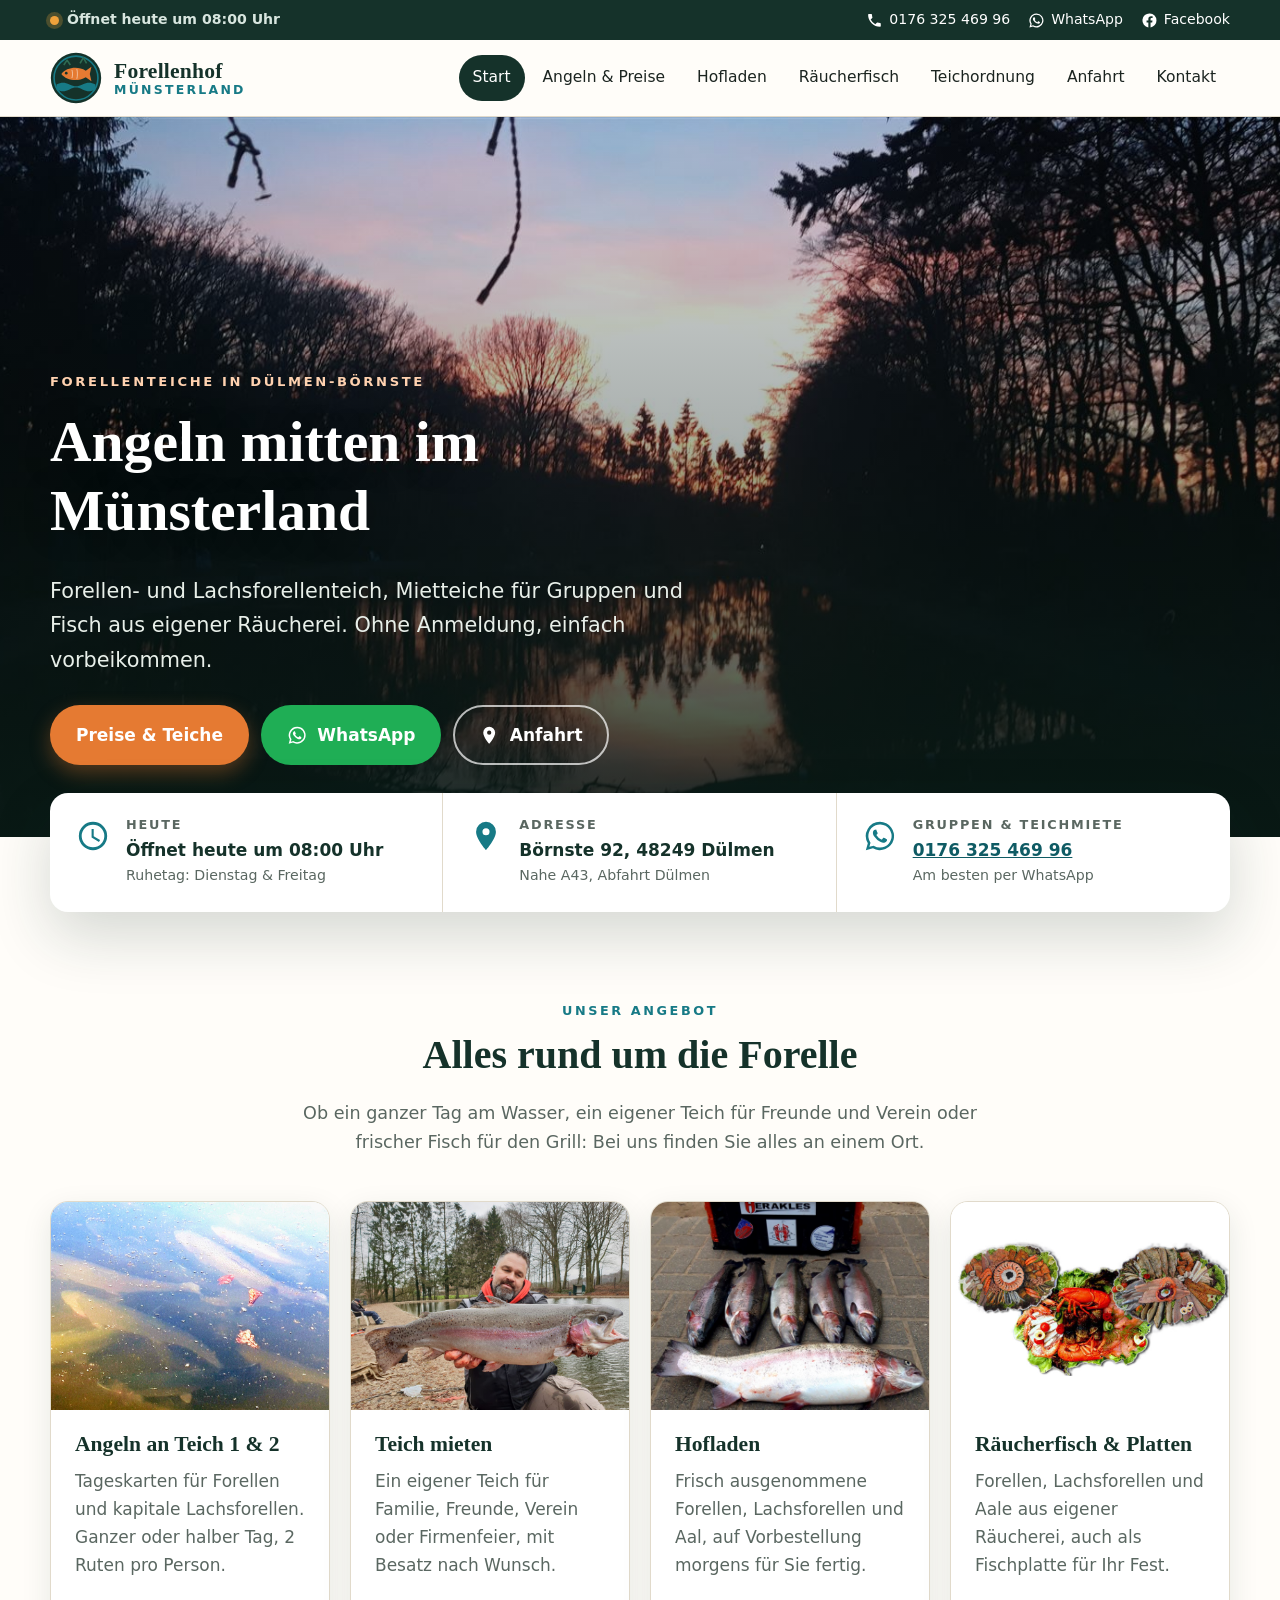
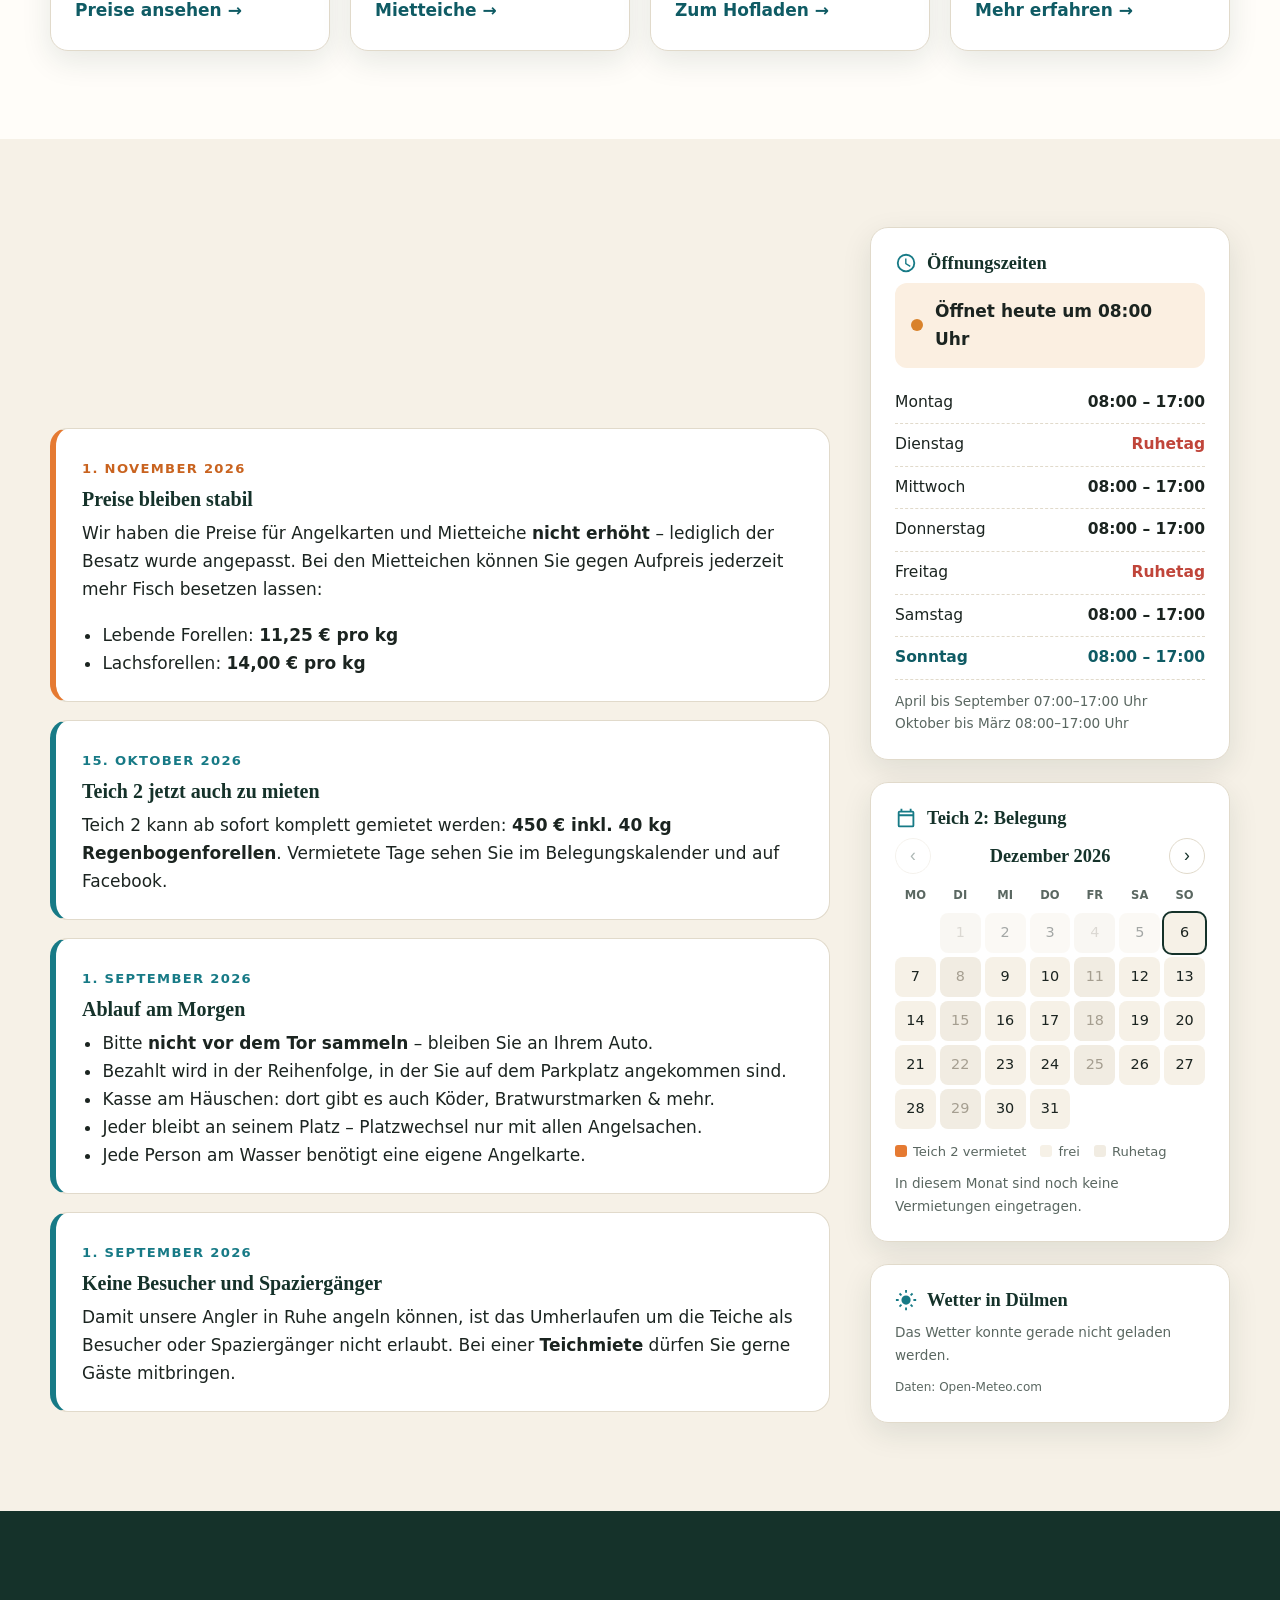
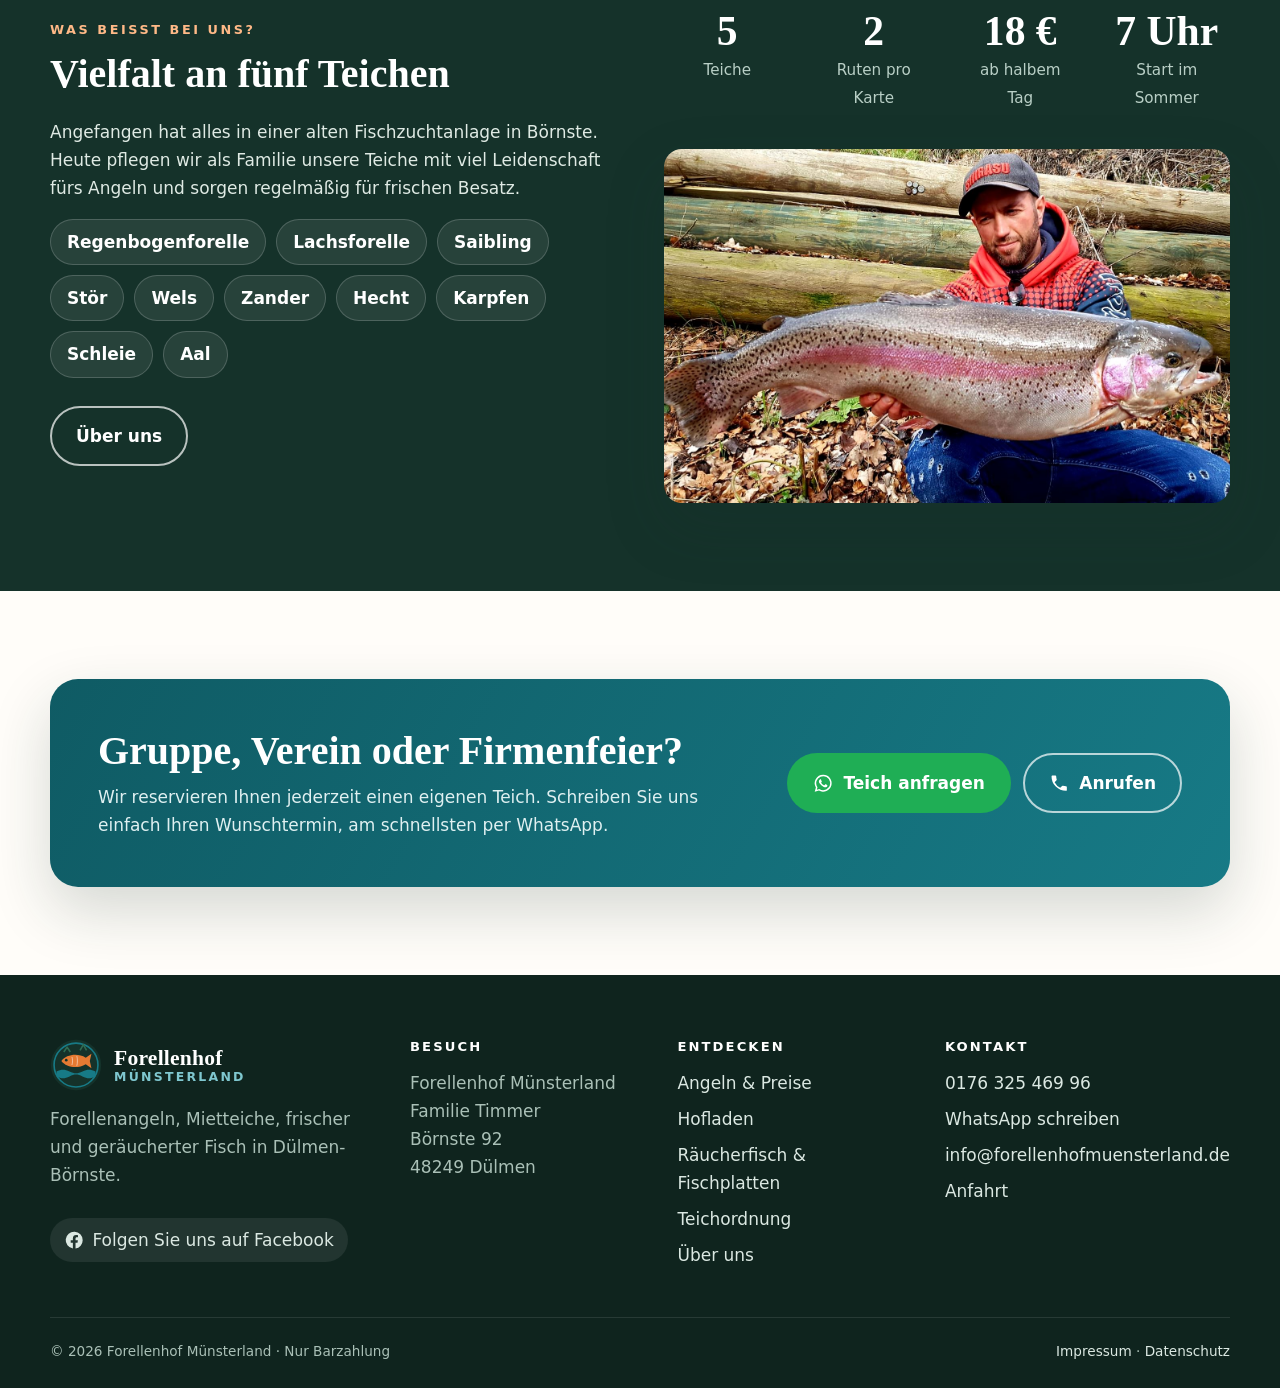
==== forellenhof-website/index.html @ cd5d84a6 "Fotos lokal einbinden Die Bilder liegen jetzt verkleinert (max. 1600 px, ohne Kamera-Metadaten) im O" ====
<!doctype html>
<html lang="de">
<head>
  <meta charset="utf-8">
  <meta name="viewport" content="width=device-width, initial-scale=1">
  <title>Forellenteich in Dülmen – Angeln &amp; Teich mieten | Forellenhof Münsterland</title>
  <meta name="description" content="Forellenangeln ohne Anmeldung in Dülmen-Börnste: Forellen- und Lachsforellenteich, Mietteiche für Gruppen, frischer Fisch und Räucherfisch aus dem Münsterland.">
  <meta property="og:title" content="Forellenhof Münsterland – Angeln in Dülmen">
  <meta property="og:description" content="Forellen- und Lachsforellenteiche, Mietteiche und Räucherfisch in Dülmen-Börnste.">
  <meta property="og:image" content="https://www.forellenhofmuensterland.de/img/teich-2.jpg">
  <meta name="theme-color" content="#15322a">
  <link rel="icon" href="assets/favicon.svg" type="image/svg+xml">
  <link rel="stylesheet" href="assets/style.css">
  <script type="application/ld+json">
  {
    "@context": "https://schema.org",
    "@type": "LocalBusiness",
    "name": "Forellenhof Münsterland",
    "description": "Forellenangelteiche, Mietteiche, Hofladen und Räucherfisch in Dülmen-Börnste.",
    "url": "https://www.forellenhofmuensterland.de/",
    "telephone": "+49 176 32546996",
    "email": "info@forellenhofmuensterland.de",
    "image": "https://www.forellenhofmuensterland.de/img/teich-2.jpg",
    "address": {
      "@type": "PostalAddress",
      "streetAddress": "Börnste 92",
      "postalCode": "48249",
      "addressLocality": "Dülmen",
      "addressRegion": "NRW",
      "addressCountry": "DE"
    },
    "paymentAccepted": "Cash",
    "openingHoursSpecification": [
      { "@type": "OpeningHoursSpecification", "dayOfWeek": ["Monday","Wednesday","Thursday","Saturday","Sunday"], "opens": "07:00", "closes": "17:00", "validFrom": "2026-04-01", "validThrough": "2026-09-30" },
      { "@type": "OpeningHoursSpecification", "dayOfWeek": ["Monday","Wednesday","Thursday","Saturday","Sunday"], "opens": "08:00", "closes": "17:00", "validFrom": "2026-10-01", "validThrough": "2027-03-31" }
    ],
    "sameAs": ["https://de-de.facebook.com/forellenhofmuensterland/"]
  }
  </script>
</head>
<body>
<!-- HEADER:START -->
<a class="skip" href="#inhalt">Zum Inhalt springen</a>

<div class="topbar"><div class="wrap">
  <span class="status-pill" data-status><span class="txt">Öffnungszeiten</span></span>
  <div class="tb-links">
    <a href="tel:+4917632546996"><svg class="icon" aria-hidden="true"><use href="assets/icons.svg#phone"/></svg>0176 325 469 96</a>
    <a href="https://wa.me/4917632546996" target="_blank" rel="noopener"><svg class="icon" aria-hidden="true"><use href="assets/icons.svg#whatsapp"/></svg>WhatsApp</a>
    <a href="https://de-de.facebook.com/forellenhofmuensterland/" target="_blank" rel="noopener"><svg class="icon" aria-hidden="true"><use href="assets/icons.svg#facebook"/></svg>Facebook</a>
  </div>
</div></div>

<header class="header"><div class="wrap">
  <a class="brand" href="index.html" aria-label="Forellenhof Münsterland – Startseite">
    <svg aria-hidden="true"><use href="assets/icons.svg#logo"/></svg>
    <span class="brand-text"><strong>Forellenhof</strong><span>Münsterland</span></span>
  </a>
  <button class="nav-toggle" aria-expanded="false" aria-controls="nav" aria-label="Menü öffnen"><svg class="icon" aria-hidden="true"><use href="assets/icons.svg#menu"/></svg></button>
  <nav class="nav" id="nav" aria-label="Hauptmenü"><ul>
    <li><a href="index.html">Start</a></li>
    <li><a href="preise.html">Angeln &amp; Preise</a></li>
    <li><a href="hofladen.html">Hofladen</a></li>
    <li><a href="raeucherfisch.html">Räucherfisch</a></li>
    <li><a href="teichordnung.html">Teichordnung</a></li>
    <li><a href="anfahrt.html">Anfahrt</a></li>
    <li><a href="kontakt.html">Kontakt</a></li>
  </ul></nav>
</div></header>
<!-- HEADER:END -->

<main id="inhalt">

  <section class="hero">
    <div class="hero-bg"><img src="img/teich-2.jpg" alt="Teich des Forellenhofs im Abendrot, umgeben von Bäumen" fetchpriority="high"></div>
    <div class="wrap">
      <span class="eyebrow">Forellenteiche in Dülmen-Börnste</span>
      <h1>Angeln mitten im Münsterland</h1>
      <p class="lead">Forellen- und Lachsforellenteich, Mietteiche für Gruppen und Fisch aus eigener Räucherei. Ohne Anmeldung, einfach vorbeikommen.</p>
      <div class="btn-row">
        <a class="btn btn-primary" href="preise.html">Preise &amp; Teiche</a>
        <a class="btn btn-whatsapp" href="https://wa.me/4917632546996" target="_blank" rel="noopener"><svg class="icon" aria-hidden="true"><use href="assets/icons.svg#whatsapp"/></svg>WhatsApp</a>
        <a class="btn btn-ghost" href="anfahrt.html"><svg class="icon" aria-hidden="true"><use href="assets/icons.svg#pin"/></svg>Anfahrt</a>
      </div>
    </div>
  </section>

  <div class="quickbar"><div class="wrap"><div class="grid">
    <div class="quick">
      <svg class="icon" aria-hidden="true"><use href="assets/icons.svg#clock"/></svg>
      <div><h3>Heute</h3><p data-status><span class="txt">Öffnungszeiten</span></p><small>Ruhetag: <span data-ruhetage>Dienstag</span></small></div>
    </div>
    <div class="quick">
      <svg class="icon" aria-hidden="true"><use href="assets/icons.svg#pin"/></svg>
      <div><h3>Adresse</h3><p>Börnste 92, 48249 Dülmen</p><small>Nahe A43, Abfahrt Dülmen</small></div>
    </div>
    <div class="quick">
      <svg class="icon" aria-hidden="true"><use href="assets/icons.svg#whatsapp"/></svg>
      <div><h3>Gruppen &amp; Teichmiete</h3><p><a href="https://wa.me/4917632546996" target="_blank" rel="noopener">0176 325 469 96</a></p><small>Am besten per WhatsApp</small></div>
    </div>
  </div></div></div>

  <section class="section">
    <div class="wrap">
      <div class="section-head center reveal">
        <span class="kicker">Unser Angebot</span>
        <h2>Alles rund um die Forelle</h2>
        <p>Ob ein ganzer Tag am Wasser, ein eigener Teich für Freunde und Verein oder frischer Fisch für den Grill: Bei uns finden Sie alles an einem Ort.</p>
      </div>
      <div class="grid-4">
        <a class="card feature reveal" href="preise.html">
          <div class="feature-img"><img src="img/teich-4.jpg" alt="Forellen schwimmen im klaren Teichwasser" loading="lazy"></div>
          <div class="feature-body"><h3>Angeln an Teich 1 &amp; 2</h3><p>Tageskarten für Forellen und kapitale Lachsforellen. Ganzer oder halber Tag, 2 Ruten pro Person.</p><span class="more">Preise ansehen</span></div>
        </a>
        <a class="card feature reveal" href="preise.html#mietteiche">
          <div class="feature-img"><img src="img/teich-6.jpg" alt="Angler zeigt eine große Regenbogenforelle am Teich" loading="lazy"></div>
          <div class="feature-body"><h3>Teich mieten</h3><p>Ein eigener Teich für Familie, Freunde, Verein oder Firmenfeier, mit Besatz nach Wunsch.</p><span class="more">Mietteiche</span></div>
        </a>
        <a class="card feature reveal" href="hofladen.html">
          <div class="feature-img"><img src="img/teich-3.jpg" alt="Mehrere frisch gefangene Forellen nebeneinander" loading="lazy"></div>
          <div class="feature-body"><h3>Hofladen</h3><p>Frisch ausgenommene Forellen, Lachsforellen und Aal, auf Vorbestellung morgens für Sie fertig.</p><span class="more">Zum Hofladen</span></div>
        </a>
        <a class="card feature reveal" href="raeucherfisch.html">
          <div class="feature-img" style="background:#fff"><img src="img/fischplatten.jpg" alt="Angerichtete Fischplatten mit Räucherfisch" loading="lazy" style="object-fit:contain"></div>
          <div class="feature-body"><h3>Räucherfisch &amp; Platten</h3><p>Forellen, Lachsforellen und Aale aus eigener Räucherei, auch als Fischplatte für Ihr Fest.</p><span class="more">Mehr erfahren</span></div>
        </a>
      </div>
    </div>
  </section>

  <section class="section section-sand" id="aktuelles">
    <div class="wrap layout-side">
      <div>
        <div class="section-head reveal">
          <span class="kicker">Aktuelles</span>
          <h2>Neuigkeiten vom Hof</h2>
          <p>Besatztage, Vermietungen und wichtige Hinweise. Noch aktueller geht es auf <a href="https://de-de.facebook.com/forellenhofmuensterland/" target="_blank" rel="noopener">Facebook</a>.</p>
        </div>
        <div class="news-list" data-news></div>
      </div>

      <aside class="side">
        <div class="box">
          <h3><svg class="icon" aria-hidden="true"><use href="assets/icons.svg#clock"/></svg>Öffnungszeiten</h3>
          <div class="status-big" data-status><span class="dot"></span><span class="txt">Öffnungszeiten</span></div>
          <table class="hours" data-hours></table>
          <p class="season-note">April bis September 07:00–17:00 Uhr<br>Oktober bis März 08:00–17:00 Uhr</p>
        </div>
        <div class="box">
          <h3><svg class="icon" aria-hidden="true"><use href="assets/icons.svg#calendar"/></svg>Teich 2: Belegung</h3>
          <div data-calendar></div>
        </div>
        <div class="box">
          <h3><svg class="icon" aria-hidden="true"><use href="assets/icons.svg#sun"/></svg>Wetter in Dülmen</h3>
          <div data-weather><p class="season-note">Wetter wird geladen …</p></div>
          <small class="src">Daten: Open-Meteo.com</small>
        </div>
      </aside>
    </div>
  </section>

  <section class="section section-forest">
    <div class="wrap grid-2">
      <div class="reveal">
        <span class="kicker">Was beißt bei uns?</span>
        <h2>Vielfalt an fünf Teichen</h2>
        <p>Angefangen hat alles in einer alten Fischzuchtanlage in Börnste. Heute pflegen wir als Familie unsere Teiche mit viel Leidenschaft fürs Angeln und sorgen regelmäßig für frischen Besatz.</p>
        <div class="fish-list">
          <span>Regenbogenforelle</span><span>Lachsforelle</span><span>Saibling</span><span>Stör</span><span>Wels</span><span>Zander</span><span>Hecht</span><span>Karpfen</span><span>Schleie</span><span>Aal</span>
        </div>
        <p style="margin-top:28px"><a class="btn btn-ghost" href="ueber-uns.html">Über uns</a></p>
      </div>
      <div class="reveal">
        <div class="stats">
          <div class="stat"><strong>5</strong><span>Teiche</span></div>
          <div class="stat"><strong>2</strong><span>Ruten pro Karte</span></div>
          <div class="stat"><strong>18 €</strong><span>ab halbem Tag</span></div>
          <div class="stat"><strong>7 Uhr</strong><span>Start im Sommer</span></div>
        </div>
        <div class="photo" style="margin-top:28px;aspect-ratio:16/10"><img src="img/teich-5.jpg" alt="Angler mit einer großen Lachsforelle" loading="lazy"></div>
      </div>
    </div>
  </section>

  <section class="section">
    <div class="wrap">
      <div class="cta-band reveal">
        <div>
          <h2>Gruppe, Verein oder Firmenfeier?</h2>
          <p>Wir reservieren Ihnen jederzeit einen eigenen Teich. Schreiben Sie uns einfach Ihren Wunschtermin, am schnellsten per WhatsApp.</p>
        </div>
        <div class="btn-row">
          <a class="btn btn-whatsapp" href="https://wa.me/4917632546996?text=Hallo%2C%20ich%20m%C3%B6chte%20gerne%20einen%20Teich%20mieten." target="_blank" rel="noopener"><svg class="icon" aria-hidden="true"><use href="assets/icons.svg#whatsapp"/></svg>Teich anfragen</a>
          <a class="btn btn-ghost" href="tel:+4917632546996"><svg class="icon" aria-hidden="true"><use href="assets/icons.svg#phone"/></svg>Anrufen</a>
        </div>
      </div>
    </div>
  </section>

</main>

<!-- FOOTER:START -->
<footer class="footer"><div class="wrap">
  <div class="grid">
    <div>
      <a class="brand" href="index.html"><svg aria-hidden="true"><use href="assets/icons.svg#logo"/></svg><span class="brand-text"><strong>Forellenhof</strong><span>Münsterland</span></span></a>
      <p>Forellenangeln, Mietteiche, frischer und geräucherter Fisch in Dülmen-Börnste.</p>
      <a class="social" href="https://de-de.facebook.com/forellenhofmuensterland/" target="_blank" rel="noopener"><svg class="icon" aria-hidden="true"><use href="assets/icons.svg#facebook"/></svg>Folgen Sie uns auf Facebook</a>
    </div>
    <div><h4>Besuch</h4><address>Forellenhof Münsterland<br>Familie Timmer<br>Börnste 92<br>48249 Dülmen</address></div>
    <div><h4>Entdecken</h4><ul>
      <li><a href="preise.html">Angeln &amp; Preise</a></li>
      <li><a href="hofladen.html">Hofladen</a></li>
      <li><a href="raeucherfisch.html">Räucherfisch &amp; Fischplatten</a></li>
      <li><a href="teichordnung.html">Teichordnung</a></li>
      <li><a href="ueber-uns.html">Über uns</a></li>
    </ul></div>
    <div><h4>Kontakt</h4><ul>
      <li><a href="tel:+4917632546996">0176 325 469 96</a></li>
      <li><a href="https://wa.me/4917632546996" target="_blank" rel="noopener">WhatsApp schreiben</a></li>
      <li><a href="mailto:info@forellenhofmuensterland.de">info@forellenhofmuensterland.de</a></li>
      <li><a href="anfahrt.html">Anfahrt</a></li>
    </ul></div>
  </div>
  <div class="footer-bottom"><span>© <span data-year>2026</span> Forellenhof Münsterland · Nur Barzahlung</span><span><a href="impressum.html">Impressum</a> · <a href="datenschutz.html">Datenschutz</a></span></div>
</div></footer>

<nav class="actionbar" aria-label="Schnellkontakt">
  <a href="tel:+4917632546996"><svg class="icon" aria-hidden="true"><use href="assets/icons.svg#phone"/></svg>Anrufen</a>
  <a class="wa" href="https://wa.me/4917632546996" target="_blank" rel="noopener"><svg class="icon" aria-hidden="true"><use href="assets/icons.svg#whatsapp"/></svg>WhatsApp</a>
  <a class="route" href="https://www.google.com/maps/dir/?api=1&amp;destination=B%C3%B6rnste+92%2C+48249+D%C3%BClmen" target="_blank" rel="noopener"><svg class="icon" aria-hidden="true"><use href="assets/icons.svg#route"/></svg>Route</a>
</nav>

<script src="assets/daten.js"></script>
<script src="assets/main.js"></script>
<!-- FOOTER:END -->
</body>
</html>
---- forellenhof-website/assets/style.css ----
/* ==========================================================================
   Forellenhof Münsterland – Stylesheet
   ========================================================================== */

:root {
  --forest: #15322a;
  --forest-2: #1f4637;
  --teal: #177a86;
  --teal-dark: #0f5b64;
  --teal-light: #e2f1f2;
  --sand: #f6f1e7;
  --sand-2: #ece4d3;
  --paper: #fffdf9;
  --ink: #1b2420;
  --muted: #5a6761;
  --line: #e1dacb;
  --accent: #e57a32;
  --accent-dark: #c9631f;
  --whatsapp: #1fae55;
  --ok: #2f9e5b;
  --warn: #d9822b;
  --closed: #c0453a;

  --radius: 18px;
  --radius-sm: 10px;
  --shadow: 0 10px 30px rgba(21, 50, 42, .10);
  --shadow-lg: 0 24px 60px rgba(21, 50, 42, .18);
  --wrap: 1180px;

  --font-body: system-ui, -apple-system, "Segoe UI", Roboto, "Helvetica Neue", Arial, sans-serif;
  --font-head: "Iowan Old Style", "Palatino Linotype", Palatino, Georgia, "Times New Roman", serif;
}

*, *::before, *::after { box-sizing: border-box; }
html { scroll-behavior: smooth; -webkit-text-size-adjust: 100%; }
body {
  margin: 0;
  font-family: var(--font-body);
  font-size: 17px;
  line-height: 1.65;
  color: var(--ink);
  background: var(--paper);
}
img { max-width: 100%; display: block; }
a { color: var(--teal-dark); }
a:hover { color: var(--teal); }
h1, h2, h3, h4 { font-family: var(--font-head); line-height: 1.2; color: var(--forest); margin: 0 0 .5em; }
h1 { font-size: clamp(2.1rem, 5vw, 3.6rem); }
h2 { font-size: clamp(1.7rem, 3.4vw, 2.5rem); }
h3 { font-size: 1.35rem; }
p { margin: 0 0 1em; }
.wrap { width: min(var(--wrap), 100% - 32px); margin-inline: auto; }
.sr-only { position: absolute; width: 1px; height: 1px; overflow: hidden; clip: rect(0 0 0 0); white-space: nowrap; }
.skip { position: absolute; left: -999px; top: 8px; background: var(--forest); color: #fff; padding: 8px 14px; border-radius: 8px; z-index: 100; }
.skip:focus { left: 8px; }
:focus-visible { outline: 3px solid var(--accent); outline-offset: 2px; }

.icon { width: 1.2em; height: 1.2em; fill: currentColor; flex: none; }

/* ---------- Topbar ---------- */
.topbar { background: var(--forest); color: #d8e6df; font-size: .88rem; }
.topbar .wrap { display: flex; gap: 20px; align-items: center; justify-content: space-between; min-height: 40px; flex-wrap: wrap; }
.topbar a { color: #fff; text-decoration: none; display: inline-flex; gap: 6px; align-items: center; }
.topbar a:hover { color: #ffd2b0; }
.topbar .tb-links { display: flex; gap: 18px; }
.status-pill {
  display: inline-flex; align-items: center; gap: 8px;
  font-weight: 600;
}
.status-pill::before {
  content: ""; width: 9px; height: 9px; border-radius: 50%;
  background: var(--status-color, #999);
  box-shadow: 0 0 0 4px color-mix(in srgb, var(--status-color, #999) 25%, transparent);
}
.status-pill[data-state="open"] { --status-color: #46c27a; }
.status-pill[data-state="soon"] { --status-color: #f0a23b; }
.status-pill[data-state="closed"] { --status-color: #e5675c; }

/* ---------- Header ---------- */
.header {
  position: sticky; top: 0; z-index: 50;
  background: rgba(255, 253, 249, .92);
  backdrop-filter: saturate(1.4) blur(10px);
  border-bottom: 1px solid var(--line);
}
.header .wrap { display: flex; align-items: center; justify-content: space-between; min-height: 76px; gap: 20px; }
.brand { display: flex; align-items: center; gap: 12px; text-decoration: none; color: var(--forest); }
.brand svg { width: 52px; height: 52px; }
.brand-text { display: flex; flex-direction: column; line-height: 1.05; }
.brand-text strong { font-family: var(--font-head); font-size: 1.35rem; letter-spacing: .01em; }
.brand-text span { font-size: .78rem; text-transform: uppercase; letter-spacing: .18em; color: var(--teal); font-weight: 600; }

.nav ul { list-style: none; margin: 0; padding: 0; display: flex; gap: 4px; }
.nav a {
  display: block; padding: 10px 14px; border-radius: 999px;
  text-decoration: none; color: var(--ink); font-weight: 500; font-size: .97rem;
}
.nav a:hover { background: var(--teal-light); color: var(--teal-dark); }
.nav a[aria-current="page"] { background: var(--forest); color: #fff; }
.nav-toggle {
  display: none; background: none; border: 0; padding: 10px; cursor: pointer; color: var(--forest);
}
.nav-toggle .icon { width: 28px; height: 28px; }

@media (max-width: 1100px) {
  .nav-toggle { display: inline-flex; }
  .nav {
    position: fixed; inset: 76px 0 auto 0; background: var(--paper);
    border-bottom: 1px solid var(--line); box-shadow: var(--shadow-lg);
    max-height: 0; overflow: hidden; transition: max-height .3s ease;
  }
  .nav.open { max-height: 80vh; overflow-y: auto; }
  .nav ul { flex-direction: column; padding: 12px 16px 20px; gap: 2px; }
  .nav a { border-radius: 12px; padding: 14px 16px; font-size: 1.05rem; }
}

/* ---------- Buttons ---------- */
.btn {
  display: inline-flex; align-items: center; justify-content: center; gap: 10px;
  padding: 14px 24px; border-radius: 999px; border: 2px solid transparent;
  font: inherit; font-weight: 600; text-decoration: none; cursor: pointer;
  transition: transform .15s ease, background .15s ease, box-shadow .15s ease;
}
.btn:hover { transform: translateY(-2px); }
.btn-primary { background: var(--accent); color: #fff; box-shadow: 0 8px 20px rgba(229, 122, 50, .35); }
.btn-primary:hover { background: var(--accent-dark); color: #fff; }
.btn-whatsapp { background: var(--whatsapp); color: #fff; }
.btn-whatsapp:hover { background: #17924a; color: #fff; }
.btn-ghost { border-color: rgba(255,255,255,.7); color: #fff; }
.btn-ghost:hover { background: rgba(255,255,255,.15); color: #fff; }
.btn-outline { border-color: var(--forest); color: var(--forest); background: transparent; }
.btn-outline:hover { background: var(--forest); color: #fff; }
.btn-row { display: flex; flex-wrap: wrap; gap: 12px; }

/* ---------- Hero ---------- */
.hero {
  position: relative; color: #fff; overflow: hidden;
  min-height: min(82vh, 720px); display: flex; align-items: flex-end;
  background: var(--forest);
}
.hero-bg { position: absolute; inset: 0; }
.hero-bg img { width: 100%; height: 100%; object-fit: cover; }
.hero-bg::after {
  content: ""; position: absolute; inset: 0;
  background:
    linear-gradient(180deg, rgba(10, 28, 23, .15) 0%, rgba(10, 28, 23, .35) 45%, rgba(10, 28, 23, .88) 100%);
}
.hero .wrap { position: relative; padding: 120px 0 72px; }
.eyebrow {
  display: inline-block; font-size: .82rem; letter-spacing: .2em; text-transform: uppercase;
  font-weight: 700; color: #ffd2b0; margin-bottom: 14px;
}
.hero h1 { color: #fff; max-width: 15ch; text-shadow: 0 2px 30px rgba(0,0,0,.35); }
.hero p.lead { font-size: clamp(1.05rem, 2vw, 1.3rem); max-width: 52ch; color: #e8efe9; }
.hero .btn-row { margin-top: 28px; }

.page-hero {
  background: linear-gradient(135deg, var(--forest) 0%, var(--forest-2) 55%, var(--teal-dark) 100%);
  color: #fff; padding: 72px 0 64px; position: relative; overflow: hidden;
}
.page-hero::after {
  content: ""; position: absolute; right: -60px; bottom: -40px; width: 420px; height: 200px;
  background: url("wave.svg") no-repeat center / contain; opacity: .15;
}
.page-hero h1 { color: #fff; margin-bottom: .25em; }
.page-hero p { color: #d7e6df; max-width: 60ch; font-size: 1.1rem; margin: 0; }
.breadcrumb { font-size: .85rem; color: #a9c6bb; margin-bottom: 10px; }
.breadcrumb a { color: #fff; }

/* ---------- Quick info bar ---------- */
.quickbar { margin-top: -44px; position: relative; z-index: 2; }
.quickbar .grid {
  display: grid; grid-template-columns: repeat(3, 1fr); gap: 0;
  background: #fff; border-radius: var(--radius); box-shadow: var(--shadow-lg); overflow: hidden;
}
.quick { padding: 24px 26px; display: flex; gap: 16px; align-items: flex-start; border-right: 1px solid var(--line); }
.quick:last-child { border-right: 0; }
.quick .icon { width: 34px; height: 34px; color: var(--teal); margin-top: 2px; }
.quick h3 { font-family: var(--font-body); font-size: .8rem; text-transform: uppercase; letter-spacing: .14em; color: var(--muted); margin: 0 0 4px; }
.quick p { margin: 0; font-weight: 600; color: var(--forest); }
.quick small { display: block; color: var(--muted); font-weight: 400; }
@media (max-width: 820px) {
  .quickbar .grid { grid-template-columns: 1fr; }
  .quick { border-right: 0; border-bottom: 1px solid var(--line); }
}

/* ---------- Sections ---------- */
.section { padding: 88px 0; }
.section-sand { background: var(--sand); }
.section-forest { background: var(--forest); color: #dfeae4; }
.section-forest h2, .section-forest h3 { color: #fff; }
.section-head { max-width: 700px; margin-bottom: 44px; }
.section-head.center { text-align: center; margin-inline: auto; }
.section-head p { color: var(--muted); font-size: 1.1rem; }
.section-forest .section-head p { color: #b9cfc6; }
.kicker { display: block; font-size: .8rem; font-weight: 700; letter-spacing: .2em; text-transform: uppercase; color: var(--teal); margin-bottom: 10px; }
.section-forest .kicker { color: #ffb987; }

.grid-2 { display: grid; grid-template-columns: 1fr 1fr; gap: 48px; align-items: center; }
.grid-3 { display: grid; grid-template-columns: repeat(3, 1fr); gap: 24px; }
.grid-4 { display: grid; grid-template-columns: repeat(4, 1fr); gap: 20px; }
.layout-side { display: grid; grid-template-columns: minmax(0, 1fr) 360px; gap: 40px; align-items: start; }
@media (max-width: 980px) {
  .grid-3, .grid-4 { grid-template-columns: 1fr 1fr; }
  .layout-side { grid-template-columns: 1fr; }
}
@media (max-width: 760px) {
  .grid-2, .grid-3, .grid-4 { grid-template-columns: 1fr; gap: 24px; }
  .section { padding: 64px 0; }
}

/* ---------- Cards ---------- */
.card {
  background: #fff; border: 1px solid var(--line); border-radius: var(--radius);
  padding: 28px; box-shadow: var(--shadow);
}
.card h3 { margin-bottom: .4em; }
.feature { text-decoration: none; color: inherit; display: flex; flex-direction: column; overflow: hidden; padding: 0; transition: transform .2s ease, box-shadow .2s ease; }
.feature:hover { transform: translateY(-6px); box-shadow: var(--shadow-lg); color: inherit; }
.feature-img { aspect-ratio: 4 / 3; overflow: hidden; background: var(--sand-2); }
.feature-img img { width: 100%; height: 100%; object-fit: cover; transition: transform .5s ease; }
.feature:hover .feature-img img { transform: scale(1.06); }
.feature-body { padding: 22px 24px 26px; display: flex; flex-direction: column; flex: 1; }
.feature-body p { color: var(--muted); flex: 1; }
.more { font-weight: 700; color: var(--teal-dark); display: inline-flex; align-items: center; gap: 6px; }
.more::after { content: "→"; transition: transform .2s; }
.feature:hover .more::after { transform: translateX(4px); }

.photo { border-radius: var(--radius); overflow: hidden; box-shadow: var(--shadow-lg); }
.photo img { width: 100%; height: 100%; object-fit: cover; }

/* ---------- News ---------- */
.news-list { display: grid; gap: 18px; }
.news {
  background: #fff; border-radius: var(--radius); padding: 24px 26px;
  border: 1px solid var(--line); border-left: 6px solid var(--teal);
}
.news.wichtig { border-left-color: var(--accent); }
.news time { font-size: .82rem; font-weight: 700; color: var(--teal); text-transform: uppercase; letter-spacing: .1em; }
.news.wichtig time { color: var(--accent-dark); }
.news h3 { margin: 6px 0 8px; font-size: 1.25rem; }
.news p:last-child, .news ul:last-child { margin-bottom: 0; }
.news ul { padding-left: 1.2em; margin: 0 0 1em; }

/* ---------- Side boxes ---------- */
.side { display: grid; gap: 22px; position: sticky; top: 100px; }
.box { background: #fff; border: 1px solid var(--line); border-radius: var(--radius); padding: 24px; box-shadow: var(--shadow); }
.box h3 { font-size: 1.15rem; display: flex; align-items: center; gap: 10px; }
.box h3 .icon { color: var(--teal); }
.hours { width: 100%; border-collapse: collapse; font-size: .97rem; }
.hours td { padding: 8px 0; border-bottom: 1px dashed var(--line); }
.hours td:last-child { text-align: right; font-weight: 600; }
.hours tr.today td { color: var(--teal-dark); font-weight: 700; }
.hours tr.closed td:last-child { color: var(--closed); }
.status-big {
  display: flex; align-items: center; gap: 12px; padding: 14px 16px; border-radius: 12px;
  background: var(--sand); margin-bottom: 14px; font-weight: 600;
}
.status-big .dot { width: 12px; height: 12px; border-radius: 50%; background: var(--status-color, #999); flex: none; }
.status-big[data-state="open"] { --status-color: var(--ok); background: #e6f4eb; }
.status-big[data-state="soon"] { --status-color: var(--warn); background: #fbefe1; }
.status-big[data-state="closed"] { --status-color: var(--closed); background: #f9e6e4; }
.season-note { font-size: .85rem; color: var(--muted); margin: 10px 0 0; }

/* Weather */
.weather-now { display: flex; align-items: center; gap: 14px; }
.weather-now .w-icon { font-size: 2.6rem; line-height: 1; }
.weather-now .w-temp { font-size: 2rem; font-weight: 700; color: var(--forest); }
.weather-now .w-desc { color: var(--muted); font-size: .95rem; }
.weather-days { display: grid; grid-template-columns: repeat(3, 1fr); gap: 8px; margin-top: 16px; }
.weather-days div { background: var(--sand); border-radius: 10px; padding: 10px 6px; text-align: center; font-size: .85rem; }
.weather-days strong { display: block; font-size: .78rem; text-transform: uppercase; color: var(--muted); letter-spacing: .08em; }
.weather-days span { font-size: 1.5rem; display: block; }
.box small.src { display: block; margin-top: 12px; color: var(--muted); font-size: .75rem; }

/* ---------- Calendar ---------- */
.cal-head { display: flex; align-items: center; justify-content: space-between; margin-bottom: 12px; }
.cal-head strong { font-family: var(--font-head); font-size: 1.15rem; color: var(--forest); }
.cal-head button {
  border: 1px solid var(--line); background: #fff; width: 36px; height: 36px; border-radius: 50%;
  cursor: pointer; font-size: 1.1rem; color: var(--forest);
}
.cal-head button:hover:not(:disabled) { background: var(--teal-light); }
.cal-head button:disabled { opacity: .35; cursor: default; }
.cal-grid { display: grid; grid-template-columns: repeat(7, 1fr); gap: 4px; text-align: center; font-size: .9rem; }
.cal-grid .dow { font-size: .72rem; font-weight: 700; color: var(--muted); text-transform: uppercase; padding-bottom: 4px; }
.cal-grid .day { height: 40px; display: grid; place-items: center; border-radius: 8px; background: var(--sand); }
.cal-grid .day.past { opacity: .4; }
.cal-grid .day.rest { background: #f1ece2; color: #a59e90; }
.cal-grid .day.booked { background: var(--accent); color: #fff; font-weight: 700; }
.cal-grid .day.today { outline: 2px solid var(--forest); }
.cal-legend { display: flex; flex-wrap: wrap; gap: 14px; font-size: .82rem; color: var(--muted); margin-top: 12px; }
.cal-legend i { display: inline-block; width: 12px; height: 12px; border-radius: 3px; vertical-align: -1px; margin-right: 6px; }

/* ---------- Price cards ---------- */
.pond {
  display: grid; grid-template-columns: 360px 1fr; background: #fff; border: 1px solid var(--line);
  border-radius: var(--radius); overflow: hidden; box-shadow: var(--shadow);
}
.pond + .pond { margin-top: 28px; }
.pond-img { position: relative; min-height: 260px; background: var(--sand-2); }
.pond-img img { position: absolute; inset: 0; width: 100%; height: 100%; object-fit: cover; }
.pond-badge {
  position: absolute; top: 16px; left: 16px; background: var(--forest); color: #fff;
  padding: 6px 14px; border-radius: 999px; font-weight: 700; font-size: .85rem;
}
.pond-badge.new { background: var(--accent); }
.pond-body { padding: 30px 32px; }
.pond-body .tag { display: inline-block; font-size: .78rem; font-weight: 700; text-transform: uppercase; letter-spacing: .12em; color: var(--teal); margin-bottom: 4px; }
.prices { display: grid; grid-template-columns: repeat(auto-fit, minmax(170px, 1fr)); gap: 12px; margin: 18px 0; }
.price {
  background: var(--sand); border-radius: 14px; padding: 16px 18px;
}
.price .label { font-size: .85rem; color: var(--muted); display: block; }
.price .amount { font-size: 1.7rem; font-weight: 800; color: var(--forest); line-height: 1.2; }
.price .amount small { font-size: .85rem; font-weight: 500; color: var(--muted); white-space: nowrap; }
.price .amount { white-space: nowrap; display: block; }
.price .note { display: block; }
.price .note { font-size: .85rem; color: var(--muted); }
.price.highlight { background: var(--forest); }
.price.highlight .label, .price.highlight .note, .price.highlight .amount small { color: #b9cfc6; }
.price.highlight .amount { color: #fff; }
.checks { list-style: none; padding: 0; margin: 0; display: grid; gap: 6px; }
.checks li { padding-left: 28px; position: relative; }
.checks li::before { content: "✓"; position: absolute; left: 0; top: 0; color: var(--ok); font-weight: 800; }
@media (max-width: 860px) {
  .pond { grid-template-columns: 1fr; }
  .pond-img { min-height: 220px; }
  .pond-body { padding: 24px; }
}

.notice {
  display: flex; gap: 16px; align-items: flex-start; padding: 20px 22px; border-radius: var(--radius);
  background: var(--teal-light); color: var(--forest); border: 1px solid #c4e2e5;
}
.notice .icon { width: 26px; height: 26px; color: var(--teal); margin-top: 2px; }
.notice.warm { background: #fdf0e5; border-color: #f4d3b8; }
.notice.warm .icon { color: var(--accent-dark); }
.notice p:last-child { margin: 0; }

/* ---------- Tables ---------- */
.ptable { width: 100%; border-collapse: collapse; background: #fff; border-radius: var(--radius); overflow: hidden; box-shadow: var(--shadow); border: 1px solid var(--line); }
.ptable caption { text-align: left; font-family: var(--font-head); font-size: 1.35rem; color: var(--forest); padding: 0 0 12px; }
.ptable th, .ptable td { padding: 14px 20px; text-align: left; border-bottom: 1px solid var(--line); }
.ptable thead th { background: var(--forest); color: #fff; font-size: .82rem; text-transform: uppercase; letter-spacing: .1em; }
.ptable td:last-child, .ptable th:last-child { text-align: right; white-space: nowrap; }
.ptable tbody tr:last-child td { border-bottom: 0; }
.ptable tbody tr:hover td { background: #fbf8f1; }
.ptable .na { color: var(--muted); font-style: italic; font-weight: 400; }
.ptable td strong { color: var(--forest); }

/* ---------- Rules ---------- */
.rules { display: grid; grid-template-columns: repeat(2, 1fr); gap: 16px; counter-reset: rule; }
.rule { background: #fff; border: 1px solid var(--line); border-radius: 14px; padding: 18px 20px 18px 64px; position: relative; }
.rule::before {
  counter-increment: rule; content: counter(rule);
  position: absolute; left: 18px; top: 16px; width: 32px; height: 32px; border-radius: 50%;
  background: var(--teal-light); color: var(--teal-dark); display: grid; place-items: center; font-weight: 800;
}
.rule.no::before { background: #f9e6e4; color: var(--closed); }
.rule strong { display: block; color: var(--forest); }
@media (max-width: 760px) { .rules { grid-template-columns: 1fr; } }

.do-dont { display: grid; grid-template-columns: 1fr 1fr; gap: 24px; }
.do-dont .card { border-top: 6px solid var(--ok); }
.do-dont .card.dont { border-top-color: var(--closed); }
.do-dont ul { margin: 0; padding-left: 1.1em; }
.do-dont li { margin-bottom: 6px; }
@media (max-width: 760px) { .do-dont { grid-template-columns: 1fr; } }

/* ---------- Route / Map ---------- */
.tabs { display: flex; flex-wrap: wrap; gap: 8px; margin-bottom: 18px; }
.tabs button {
  font: inherit; font-weight: 600; border: 2px solid var(--line); background: #fff; color: var(--forest);
  padding: 10px 18px; border-radius: 999px; cursor: pointer;
}
.tabs button[aria-selected="true"] { background: var(--forest); color: #fff; border-color: var(--forest); }
.tab-panel { background: #fff; border: 1px solid var(--line); border-radius: var(--radius); padding: 26px 28px; box-shadow: var(--shadow); }
.tab-panel[hidden] { display: none; }
.steps { margin: 0; padding: 0; list-style: none; counter-reset: step; }
.steps li { position: relative; padding: 0 0 18px 48px; }
.steps li::before {
  counter-increment: step; content: counter(step); position: absolute; left: 0; top: -2px;
  width: 32px; height: 32px; border-radius: 50%; background: var(--accent); color: #fff;
  display: grid; place-items: center; font-weight: 800; font-size: .9rem;
}
.steps li:not(:last-child)::after { content: ""; position: absolute; left: 15px; top: 32px; bottom: 2px; width: 2px; background: var(--line); }
.steps li:last-child { padding-bottom: 0; }

.map {
  position: relative; border-radius: var(--radius); overflow: hidden; min-height: 420px;
  background: linear-gradient(135deg, #cfe3dc, #e9e1cd); box-shadow: var(--shadow);
  display: grid; place-items: center; text-align: center;
}
.map iframe { position: absolute; inset: 0; width: 100%; height: 100%; border: 0; }
.map-consent { max-width: 380px; padding: 28px; background: rgba(255,255,255,.92); border-radius: var(--radius); margin: 20px; }
.map-consent p { font-size: .9rem; color: var(--muted); }

/* ---------- Contact ---------- */
.contact-cards { display: grid; gap: 14px; }
.ccard {
  display: flex; gap: 16px; align-items: center; padding: 18px 20px; border-radius: 16px;
  background: #fff; border: 1px solid var(--line); text-decoration: none; color: inherit;
  transition: transform .15s, box-shadow .15s;
}
a.ccard:hover { transform: translateY(-3px); box-shadow: var(--shadow); color: inherit; }
.ccard .ic { width: 50px; height: 50px; border-radius: 14px; display: grid; place-items: center; background: var(--teal-light); color: var(--teal-dark); flex: none; }
.ccard .ic.wa { background: #dcf5e5; color: var(--whatsapp); }
.ccard .ic .icon { width: 26px; height: 26px; }
.ccard small { display: block; color: var(--muted); font-size: .82rem; }
.ccard strong { color: var(--forest); font-size: 1.05rem; }

.form { display: grid; gap: 16px; }
.form .row { display: grid; grid-template-columns: 1fr 1fr; gap: 16px; }
.form label { display: grid; gap: 6px; font-weight: 600; font-size: .92rem; color: var(--forest); }
.form input, .form select, .form textarea {
  font: inherit; padding: 13px 14px; border: 1.5px solid var(--line); border-radius: 12px; background: #fff; color: var(--ink);
}
.form input:focus, .form select:focus, .form textarea:focus { border-color: var(--teal); outline: none; box-shadow: 0 0 0 4px var(--teal-light); }
.form textarea { min-height: 140px; resize: vertical; }
.form .hint { font-size: .82rem; color: var(--muted); font-weight: 400; }
@media (max-width: 600px) { .form .row { grid-template-columns: 1fr; } }

.person { display: flex; gap: 20px; align-items: center; }
.person img { width: 110px; height: 110px; border-radius: 50%; object-fit: cover; border: 4px solid #fff; box-shadow: var(--shadow); }

/* ---------- Fish showcase ---------- */
.fish-list { display: flex; flex-wrap: wrap; gap: 10px; }
.fish-list span { background: #fff; border: 1px solid var(--line); padding: 8px 16px; border-radius: 999px; font-weight: 600; color: var(--forest); }
.section-forest .fish-list span { background: rgba(255,255,255,.08); border-color: rgba(255,255,255,.18); color: #fff; }

.stats { display: grid; grid-template-columns: repeat(4, 1fr); gap: 20px; }
.stat { text-align: center; padding: 10px; }
.stat strong { display: block; font-family: var(--font-head); font-size: 2.6rem; color: #fff; line-height: 1.1; }
.stat span { color: #b9cfc6; font-size: .95rem; }
@media (max-width: 760px) { .stats { grid-template-columns: 1fr 1fr; } }

/* ---------- CTA band ---------- */
.cta-band {
  background: linear-gradient(120deg, var(--teal-dark), var(--teal));
  color: #fff; border-radius: 28px; padding: 48px; display: flex; gap: 30px; align-items: center; justify-content: space-between; flex-wrap: wrap;
  box-shadow: var(--shadow-lg);
}
.cta-band h2 { color: #fff; margin-bottom: .2em; }
.cta-band p { margin: 0; color: #dff0f1; max-width: 56ch; }
@media (max-width: 600px) { .cta-band { padding: 32px 24px; } }

/* ---------- Prose (legal pages) ---------- */
.prose { max-width: 780px; }
.prose h2 { font-size: 1.6rem; margin-top: 1.8em; }
.prose h3 { font-size: 1.2rem; margin-top: 1.4em; }
.prose ul { padding-left: 1.2em; }

/* ---------- Footer ---------- */
.footer { background: #0f241e; color: #aac0b7; padding: 64px 0 0; margin-top: 0; }
.footer .grid { display: grid; grid-template-columns: 1.4fr 1fr 1fr 1fr; gap: 36px; }
.footer h4 { font-family: var(--font-body); color: #fff; font-size: .82rem; text-transform: uppercase; letter-spacing: .16em; margin-bottom: 14px; }
.footer a { color: #dbe8e2; text-decoration: none; }
.footer a:hover { color: #ffb987; }
.footer ul { list-style: none; margin: 0; padding: 0; display: grid; gap: 8px; }
.footer .brand { color: #fff; margin-bottom: 14px; }
.footer .brand-text span { color: #7fc7cf; }
.footer address { font-style: normal; }
.social { display: inline-flex; align-items: center; gap: 8px; margin-top: 12px; padding: 8px 14px; border-radius: 999px; background: rgba(255,255,255,.08); }
.footer-bottom { border-top: 1px solid rgba(255,255,255,.1); margin-top: 48px; padding: 22px 0 26px; font-size: .85rem; display: flex; justify-content: space-between; gap: 16px; flex-wrap: wrap; }
@media (max-width: 900px) { .footer .grid { grid-template-columns: 1fr 1fr; } }
@media (max-width: 560px) { .footer .grid { grid-template-columns: 1fr; } }

/* ---------- Mobile action bar ---------- */
.actionbar { display: none; }
@media (max-width: 760px) {
  body { padding-bottom: 72px; }
  .actionbar {
    display: grid; grid-template-columns: repeat(3, 1fr); position: fixed; left: 0; right: 0; bottom: 0; z-index: 60;
    background: #fff; border-top: 1px solid var(--line); box-shadow: 0 -8px 24px rgba(0,0,0,.08);
    padding: 8px 8px calc(8px + env(safe-area-inset-bottom));
  }
  .actionbar a {
    display: flex; flex-direction: column; align-items: center; gap: 2px; text-decoration: none;
    font-size: .75rem; font-weight: 700; color: var(--forest); padding: 6px; border-radius: 12px;
  }
  .actionbar a .icon { width: 24px; height: 24px; }
  .actionbar a.wa { color: var(--whatsapp); }
  .actionbar a.route { color: var(--accent-dark); }
  .topbar .tb-links { display: none; }
}

/* ---------- Reveal animation ---------- */
@media (prefers-reduced-motion: no-preference) {
  .reveal { opacity: 0; transform: translateY(24px); transition: opacity .7s ease, transform .7s ease; }
  .reveal.visible { opacity: 1; transform: none; }
}
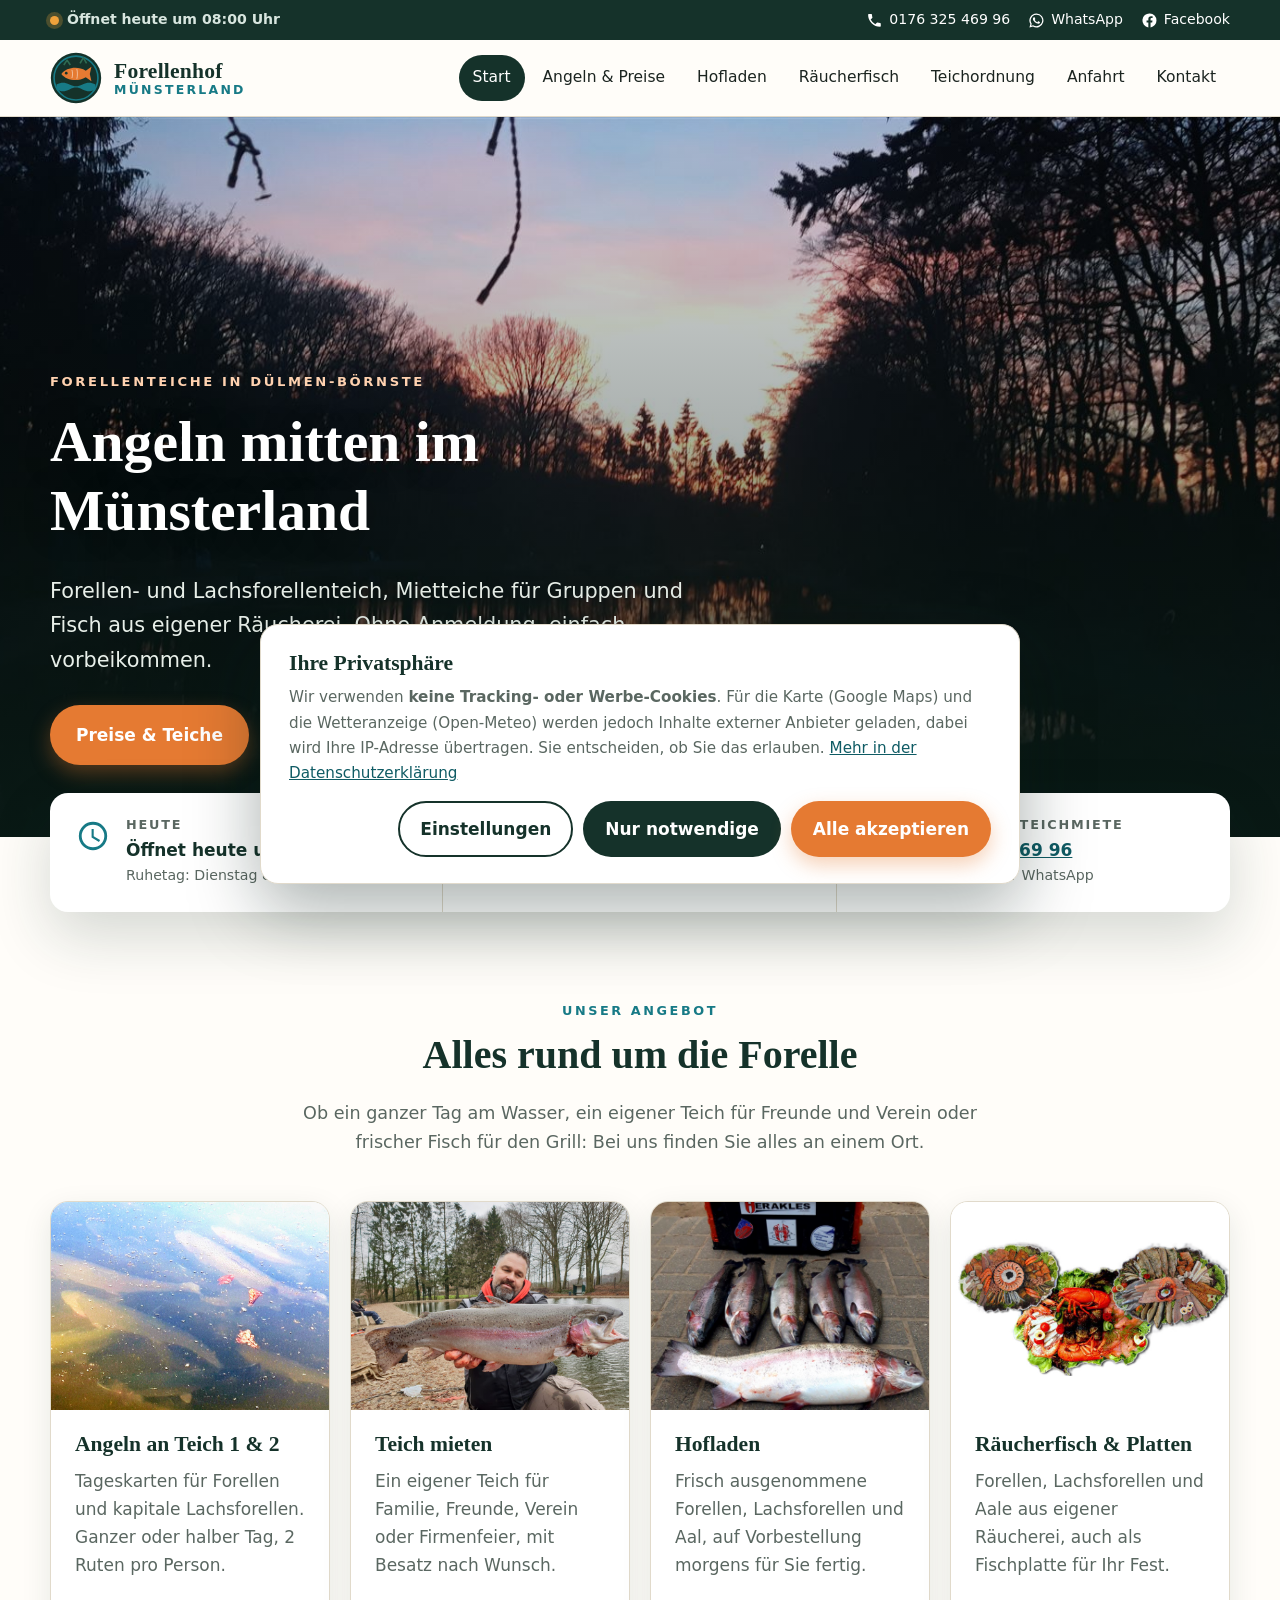
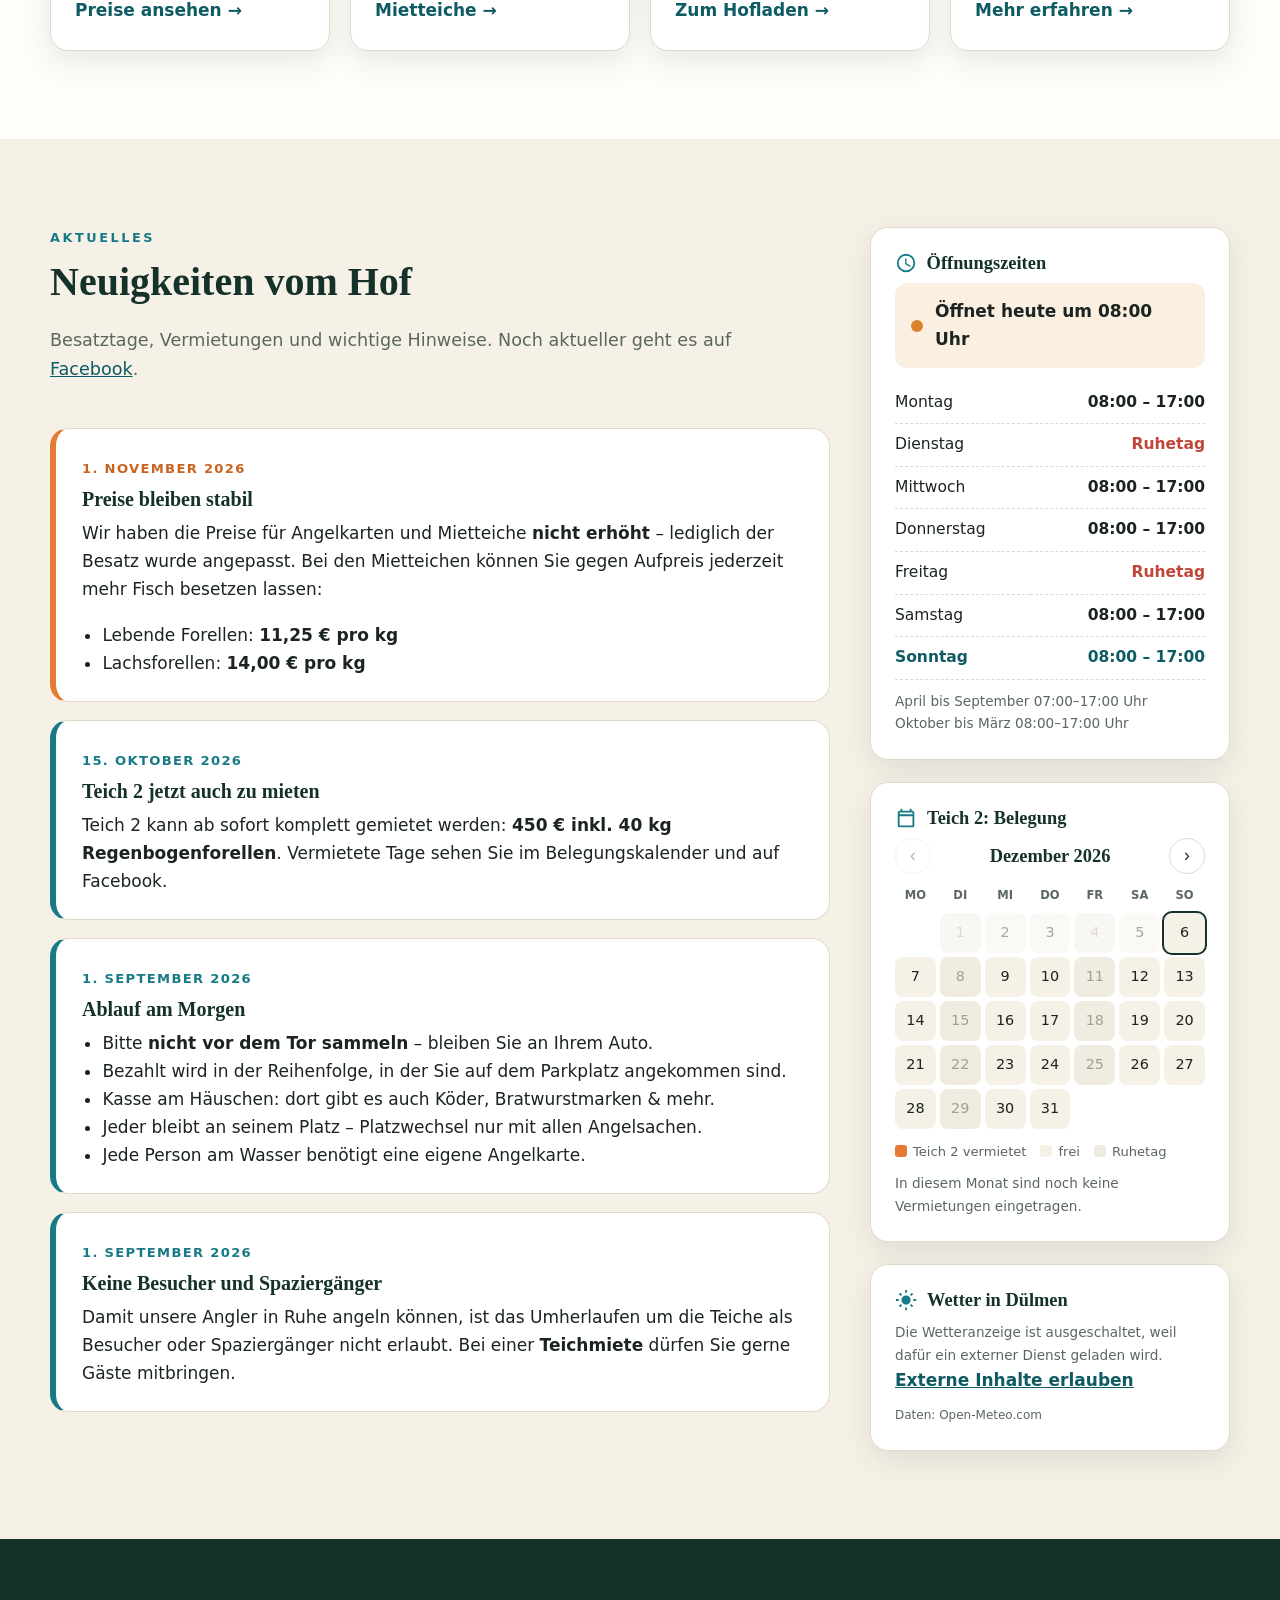
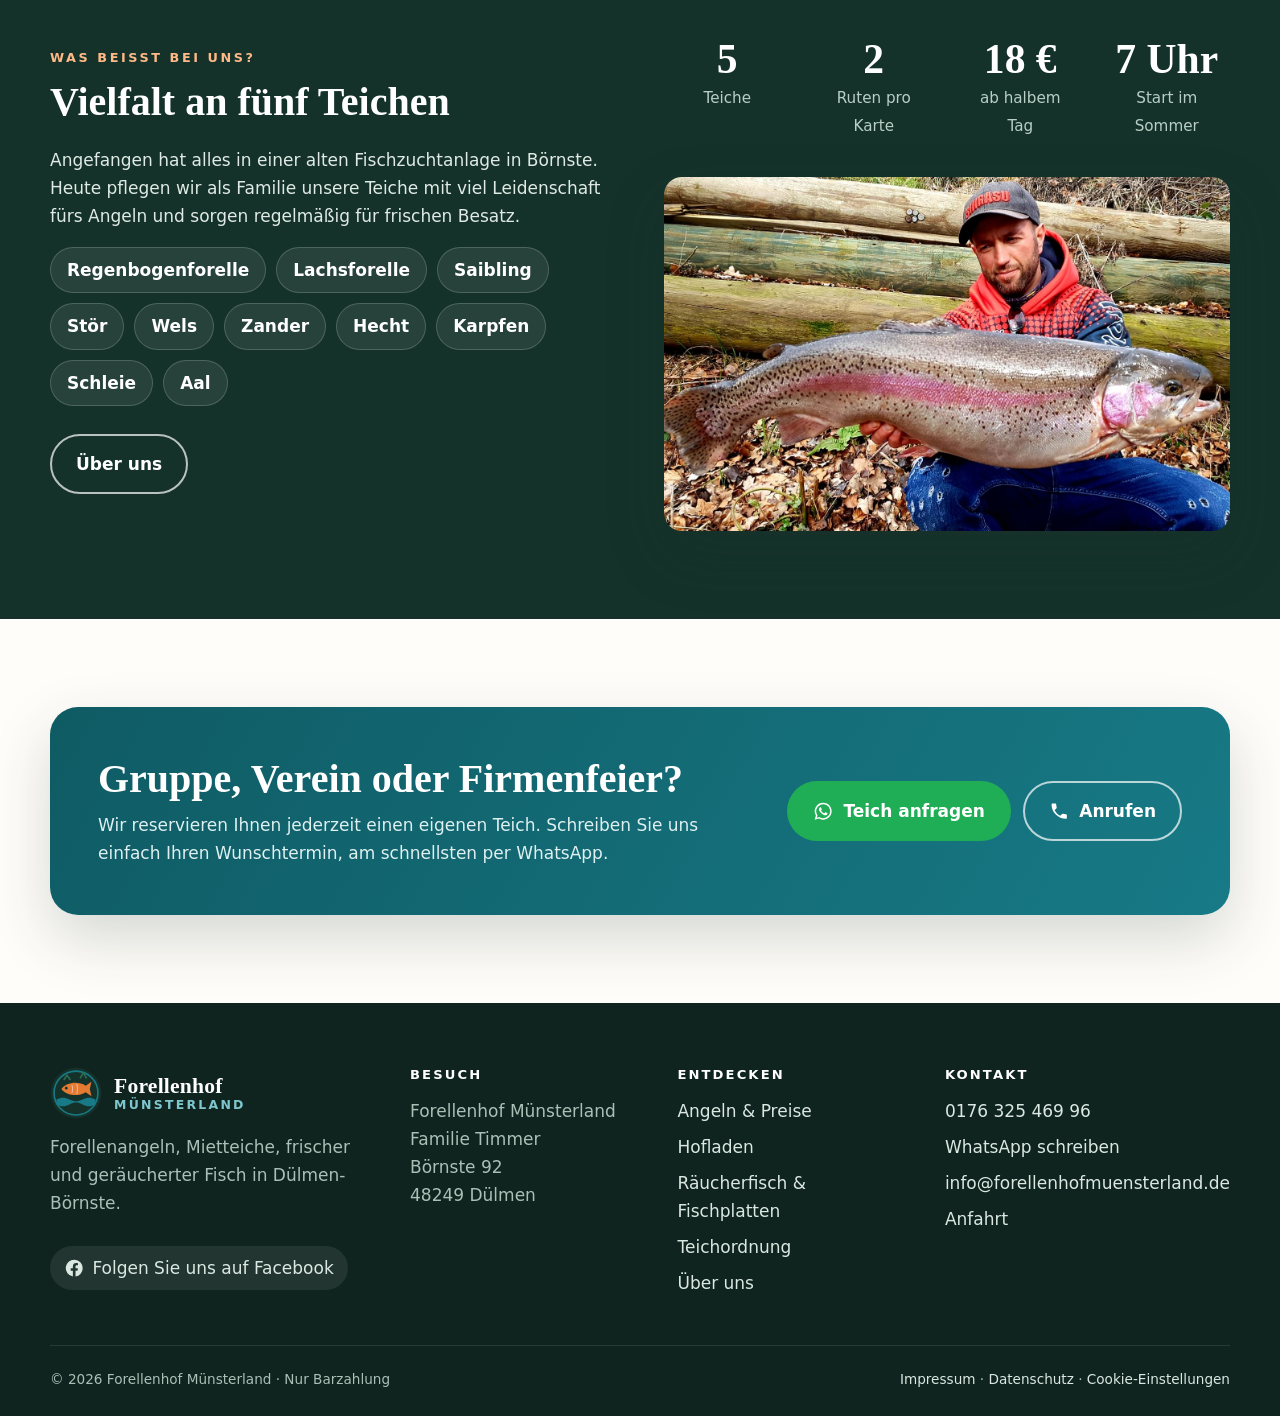
==== commit 4f497b44: "Cookie-/Einwilligungs-Banner ergänzen Beim ersten Besuch fragt ein Banner, ob externe Inhalte (Googl" ====
--- a/forellenhof-website/index.html
+++ b/forellenhof-website/index.html
@@ -222,7 +222,7 @@
       <li><a href="anfahrt.html">Anfahrt</a></li>
     </ul></div>
   </div>
-  <div class="footer-bottom"><span>© <span data-year>2026</span> Forellenhof Münsterland · Nur Barzahlung</span><span><a href="impressum.html">Impressum</a> · <a href="datenschutz.html">Datenschutz</a></span></div>
+  <div class="footer-bottom"><span>© <span data-year>2026</span> Forellenhof Münsterland · Nur Barzahlung</span><span><a href="impressum.html">Impressum</a> · <a href="datenschutz.html">Datenschutz</a> · <button type="button" class="linkbtn" data-consent-open>Cookie-Einstellungen</button></span></div>
 </div></footer>
 
 <nav class="actionbar" aria-label="Schnellkontakt">
--- a/forellenhof-website/assets/style.css
+++ b/forellenhof-website/assets/style.css
@@ -490,3 +490,37 @@
   .reveal { opacity: 0; transform: translateY(24px); transition: opacity .7s ease, transform .7s ease; }
   .reveal.visible { opacity: 1; transform: none; }
 }
+
+/* ---------- Einwilligungs-Banner ---------- */
+.btn-dark { background: var(--forest); color: #fff; }
+.btn-dark:hover { background: var(--forest-2); color: #fff; }
+.linkbtn { background: none; border: 0; padding: 0; font: inherit; font-weight: 700; color: var(--teal-dark); text-decoration: underline; cursor: pointer; }
+.footer .linkbtn { color: #dbe8e2; font-weight: 400; text-decoration: none; }
+.footer .linkbtn:hover { color: #ffb987; }
+.consent {
+  position: fixed; left: 16px; right: 16px; bottom: 16px; z-index: 90;
+  display: flex; justify-content: center; pointer-events: none;
+}
+.consent[hidden] { display: none; }
+.consent-inner {
+  pointer-events: auto; width: min(760px, 100%); max-height: calc(100vh - 32px); overflow-y: auto;
+  background: #fff; border: 1px solid var(--line); border-radius: var(--radius);
+  box-shadow: 0 24px 70px rgba(10, 28, 23, .35); padding: 26px 28px;
+}
+.consent h2 { font-size: 1.35rem; margin-bottom: .4em; }
+.consent p { font-size: .95rem; color: var(--muted); }
+.consent-options { display: grid; gap: 10px; margin: 0 0 18px; }
+.consent-options[hidden] { display: none; }
+.consent-options label {
+  display: flex; gap: 12px; align-items: flex-start; padding: 12px 14px; border-radius: 12px; background: var(--sand); cursor: pointer; font-size: .9rem; color: var(--muted);
+}
+.consent-options input { width: 20px; height: 20px; margin-top: 2px; accent-color: var(--teal); flex: none; }
+.consent-options strong { display: block; color: var(--forest); font-size: .98rem; }
+.consent-actions { display: flex; flex-wrap: wrap; gap: 10px; justify-content: flex-end; }
+.consent-actions .btn { padding: 12px 20px; }
+.consent-actions .btn[hidden] { display: none; }
+@media (max-width: 760px) {
+  .consent { left: 10px; right: 10px; bottom: 84px; }
+  .consent-inner { padding: 20px; max-height: calc(100vh - 110px); }
+  .consent-actions .btn { flex: 1 1 calc(50% - 10px); }
+}
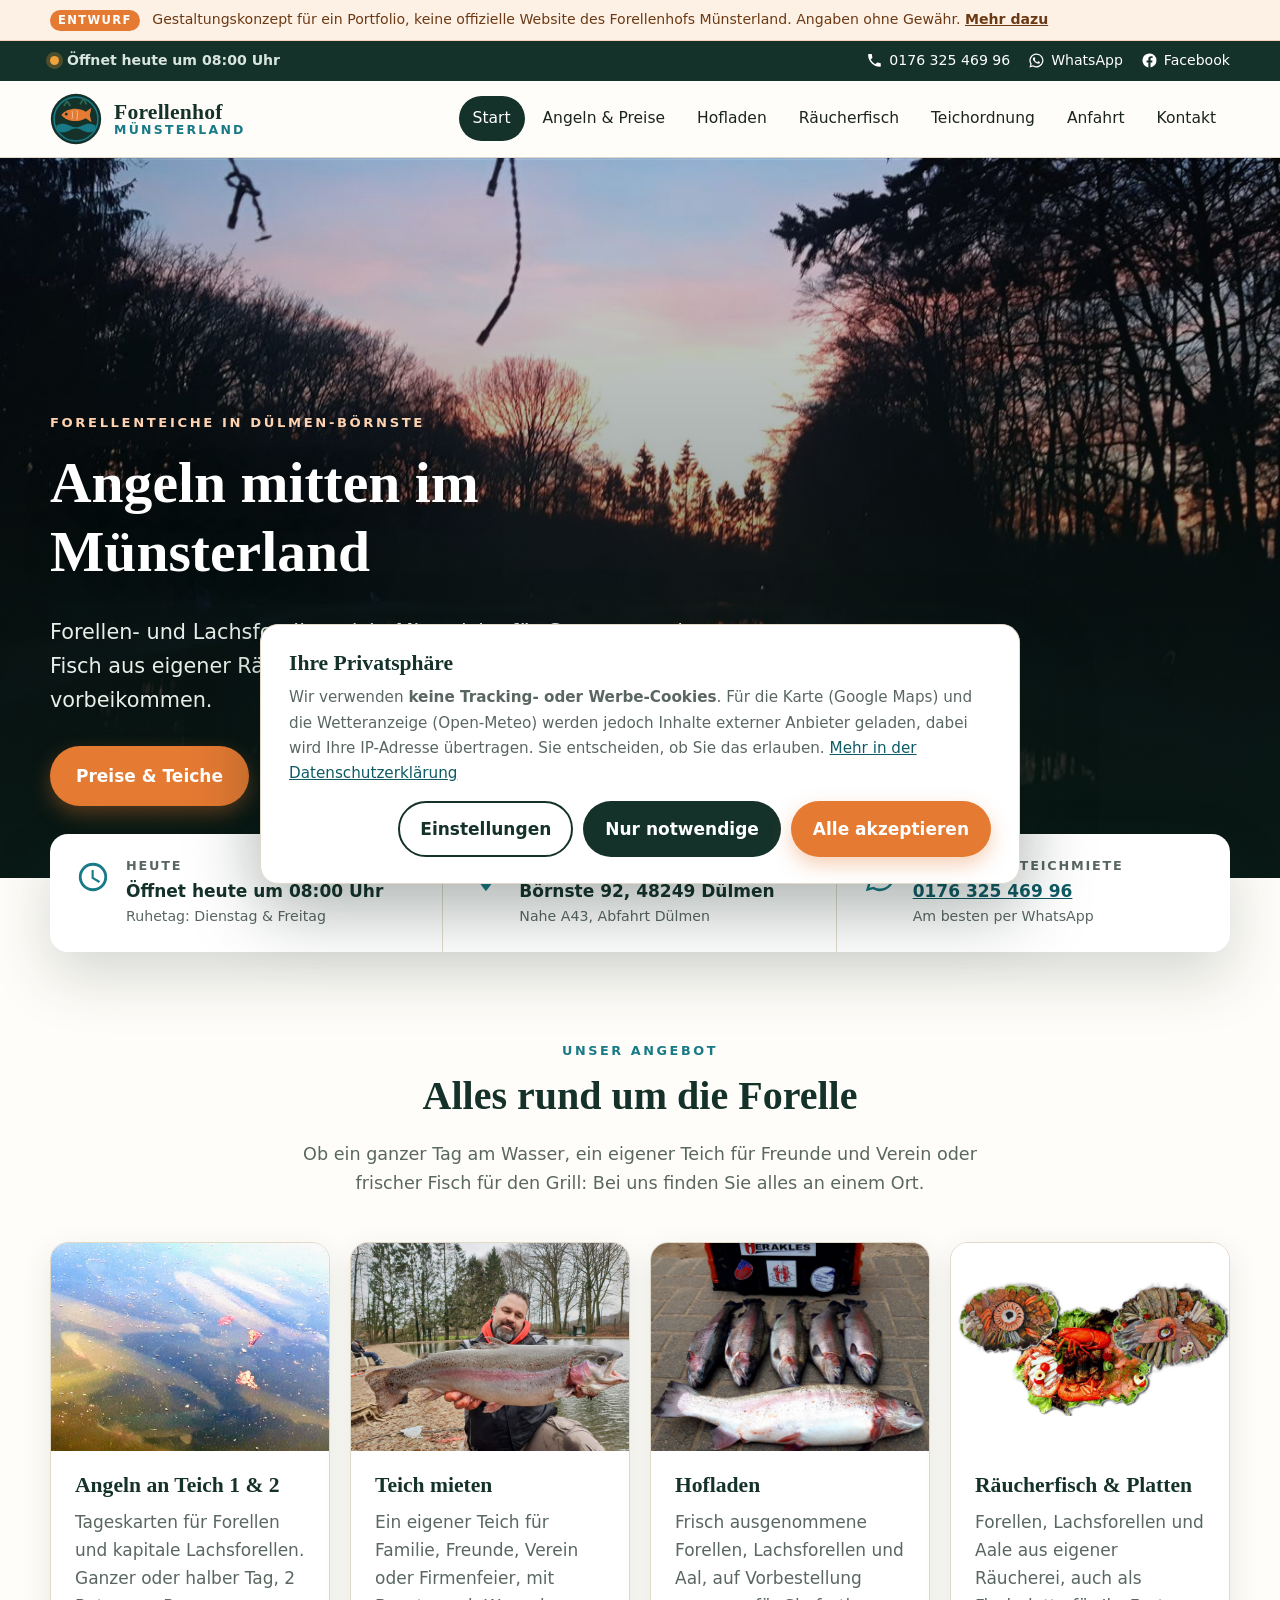
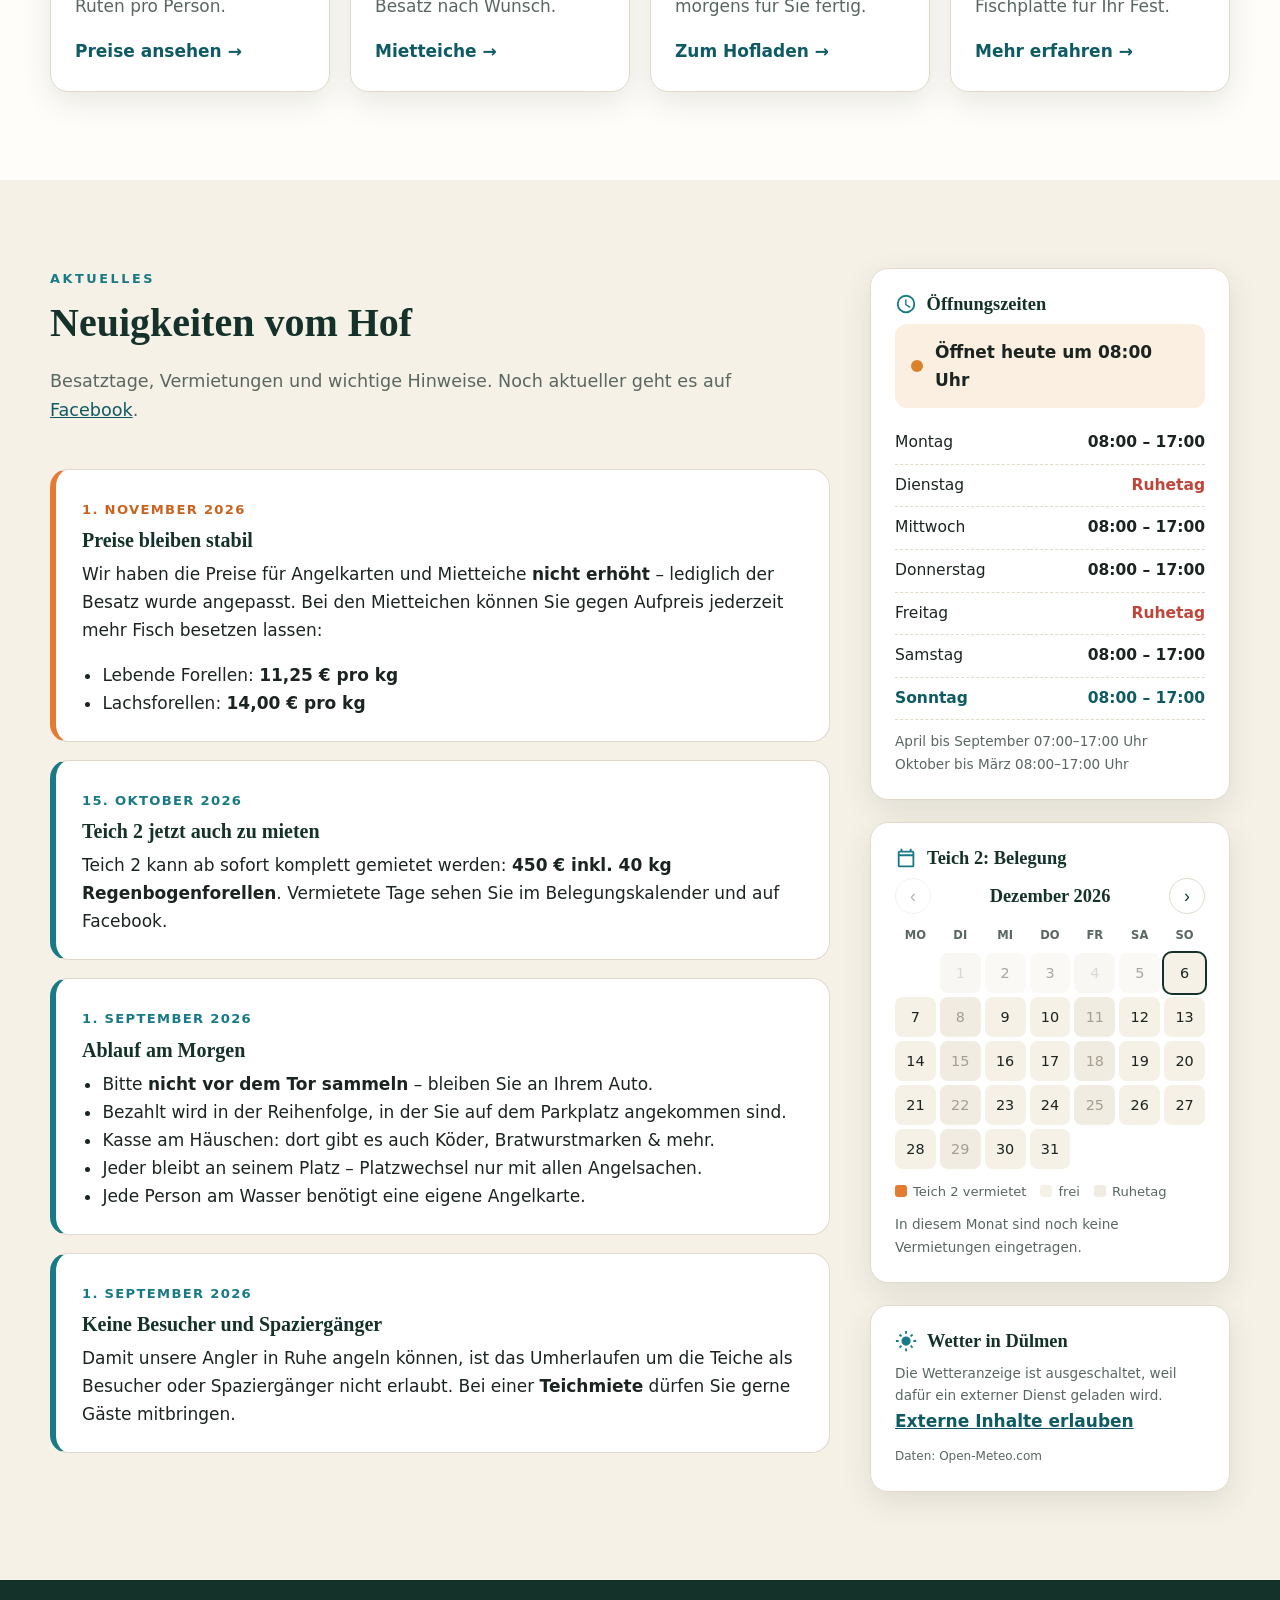
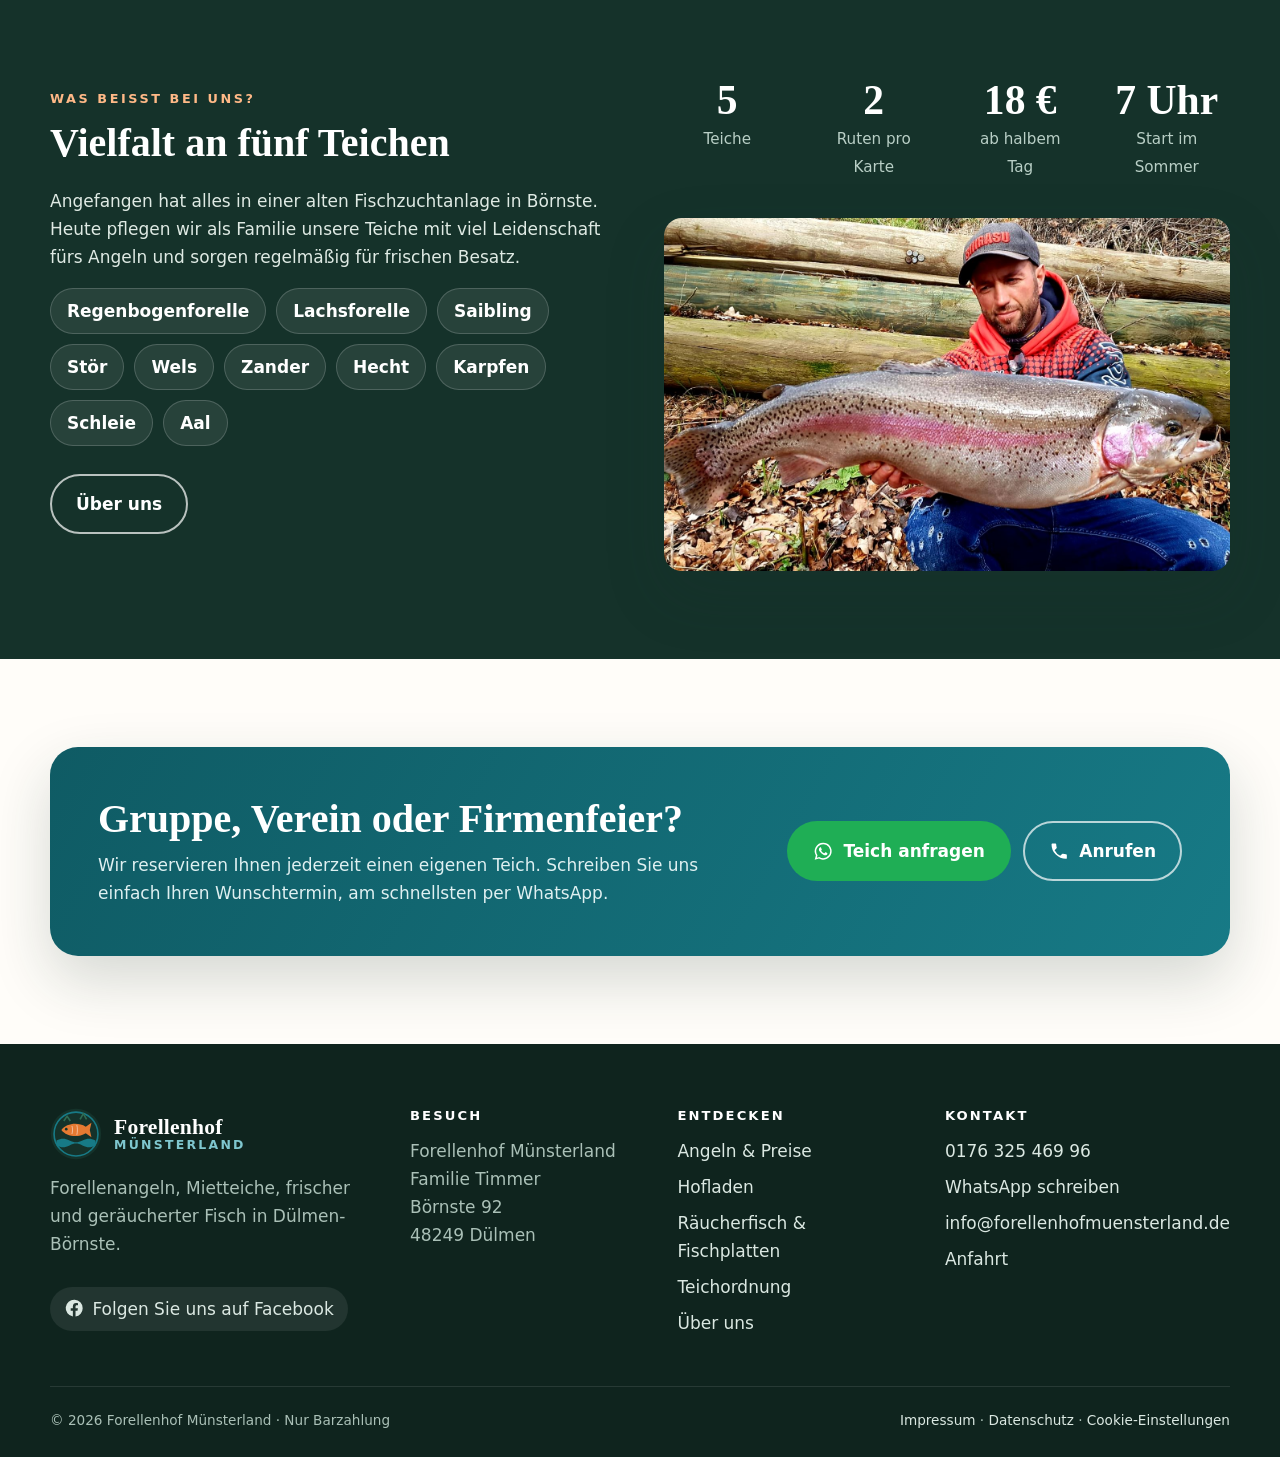
==== commit e5ff3ef8: "Seite als Entwurf kennzeichnen - Hinweisbanner auf jeder Seite: Gestaltungskonzept, keine offizielle" ====
--- a/forellenhof-website/index.html
+++ b/forellenhof-website/index.html
@@ -3,44 +3,21 @@
 <head>
   <meta charset="utf-8">
   <meta name="viewport" content="width=device-width, initial-scale=1">
+  <!-- VORSCHAU: vor dem offiziellen Livegang entfernen (Impressum/Datenschutz dann auf "noindex, follow") -->
+  <meta name="robots" content="noindex, nofollow">
   <title>Forellenteich in Dülmen – Angeln &amp; Teich mieten | Forellenhof Münsterland</title>
   <meta name="description" content="Forellenangeln ohne Anmeldung in Dülmen-Börnste: Forellen- und Lachsforellenteich, Mietteiche für Gruppen, frischer Fisch und Räucherfisch aus dem Münsterland.">
   <meta property="og:title" content="Forellenhof Münsterland – Angeln in Dülmen">
   <meta property="og:description" content="Forellen- und Lachsforellenteiche, Mietteiche und Räucherfisch in Dülmen-Börnste.">
-  <meta property="og:image" content="https://www.forellenhofmuensterland.de/img/teich-2.jpg">
   <meta name="theme-color" content="#15322a">
   <link rel="icon" href="assets/favicon.svg" type="image/svg+xml">
-  <link rel="stylesheet" href="assets/style.css">
-  <script type="application/ld+json">
-  {
-    "@context": "https://schema.org",
-    "@type": "LocalBusiness",
-    "name": "Forellenhof Münsterland",
-    "description": "Forellenangelteiche, Mietteiche, Hofladen und Räucherfisch in Dülmen-Börnste.",
-    "url": "https://www.forellenhofmuensterland.de/",
-    "telephone": "+49 176 32546996",
-    "email": "info@forellenhofmuensterland.de",
-    "image": "https://www.forellenhofmuensterland.de/img/teich-2.jpg",
-    "address": {
-      "@type": "PostalAddress",
-      "streetAddress": "Börnste 92",
-      "postalCode": "48249",
-      "addressLocality": "Dülmen",
-      "addressRegion": "NRW",
-      "addressCountry": "DE"
-    },
-    "paymentAccepted": "Cash",
-    "openingHoursSpecification": [
-      { "@type": "OpeningHoursSpecification", "dayOfWeek": ["Monday","Wednesday","Thursday","Saturday","Sunday"], "opens": "07:00", "closes": "17:00", "validFrom": "2026-04-01", "validThrough": "2026-09-30" },
-      { "@type": "OpeningHoursSpecification", "dayOfWeek": ["Monday","Wednesday","Thursday","Saturday","Sunday"], "opens": "08:00", "closes": "17:00", "validFrom": "2026-10-01", "validThrough": "2027-03-31" }
-    ],
-    "sameAs": ["https://de-de.facebook.com/forellenhofmuensterland/"]
-  }
-  </script>
+  <link rel="stylesheet" href="assets/style.css?v=5">
+  <!-- Strukturierte Firmendaten (JSON-LD) erst nach Freigabe durch den Forellenhof wieder einfügen -->
 </head>
 <body>
 <!-- HEADER:START -->
 <a class="skip" href="#inhalt">Zum Inhalt springen</a>
+<div class="entwurf" role="note"><div class="wrap"><strong>Entwurf</strong> Gestaltungskonzept für ein Portfolio, keine offizielle Website des Forellenhofs Münsterland. Angaben ohne Gewähr. <a href="impressum.html">Mehr dazu</a></div></div>
 
 <div class="topbar"><div class="wrap">
   <span class="status-pill" data-status><span class="txt">Öffnungszeiten</span></span>
@@ -231,8 +208,8 @@
   <a class="route" href="https://www.google.com/maps/dir/?api=1&amp;destination=B%C3%B6rnste+92%2C+48249+D%C3%BClmen" target="_blank" rel="noopener"><svg class="icon" aria-hidden="true"><use href="assets/icons.svg#route"/></svg>Route</a>
 </nav>
 
-<script src="assets/daten.js"></script>
-<script src="assets/main.js"></script>
+<script src="assets/daten.js?v=5"></script>
+<script src="assets/main.js?v=5"></script>
 <!-- FOOTER:END -->
 </body>
 </html>
--- a/forellenhof-website/assets/style.css
+++ b/forellenhof-website/assets/style.css
@@ -524,3 +524,14 @@
   .consent-inner { padding: 20px; max-height: calc(100vh - 110px); }
   .consent-actions .btn { flex: 1 1 calc(50% - 10px); }
 }
+
+/* ---------- Entwurfs-Hinweis & Platzhalter ---------- */
+.entwurf { background: #fdf0e5; color: #6b3a14; border-bottom: 1px solid #f4d3b8; font-size: .88rem; }
+.entwurf .wrap { padding: 9px 0; line-height: 1.45; }
+.entwurf strong { display: inline-block; background: var(--accent); color: #fff; font-size: .72rem; letter-spacing: .12em; text-transform: uppercase; padding: 2px 8px; border-radius: 99px; margin-right: 8px; }
+.entwurf a { color: #6b3a14; font-weight: 700; }
+.avatar {
+  width: 110px; height: 110px; border-radius: 50%; flex: none; display: grid; place-items: center;
+  background: linear-gradient(135deg, var(--teal), var(--forest)); color: #fff;
+  font-family: var(--font-head); font-size: 2.2rem; border: 4px solid #fff; box-shadow: var(--shadow);
+}
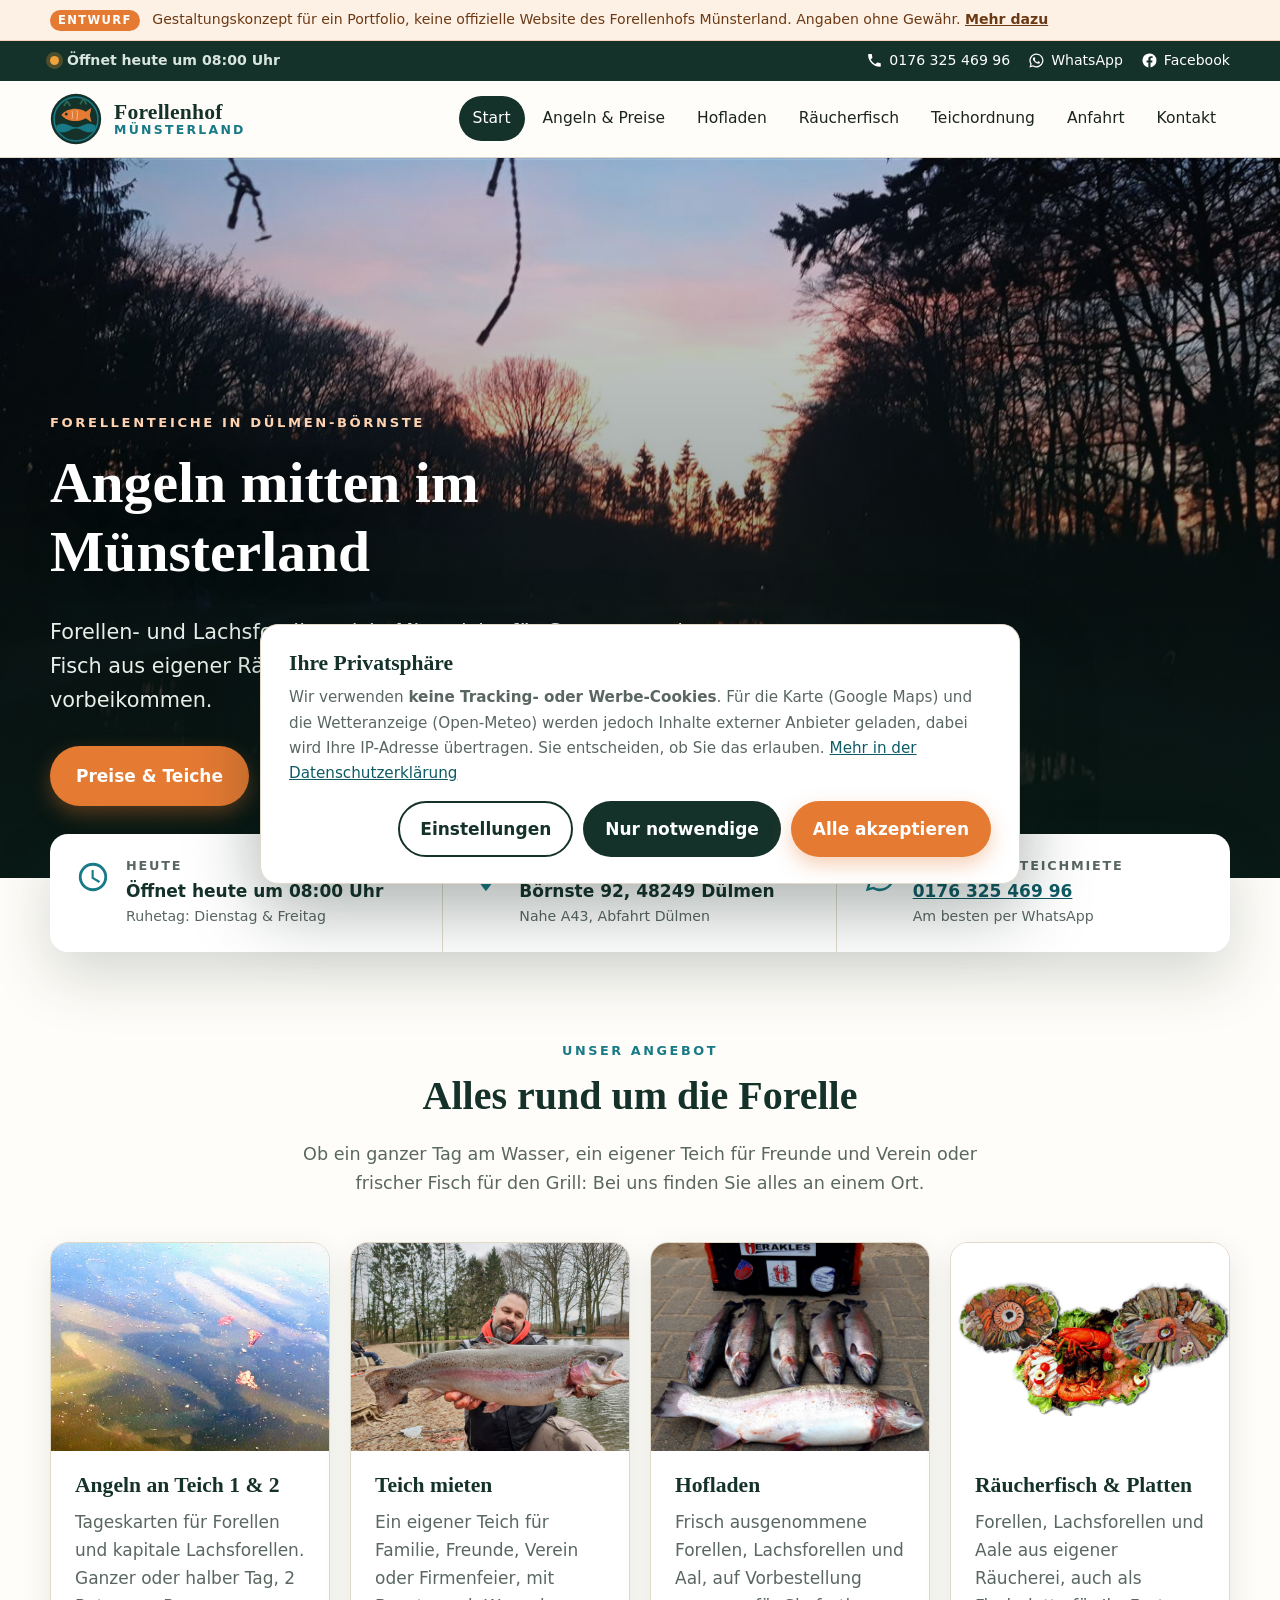
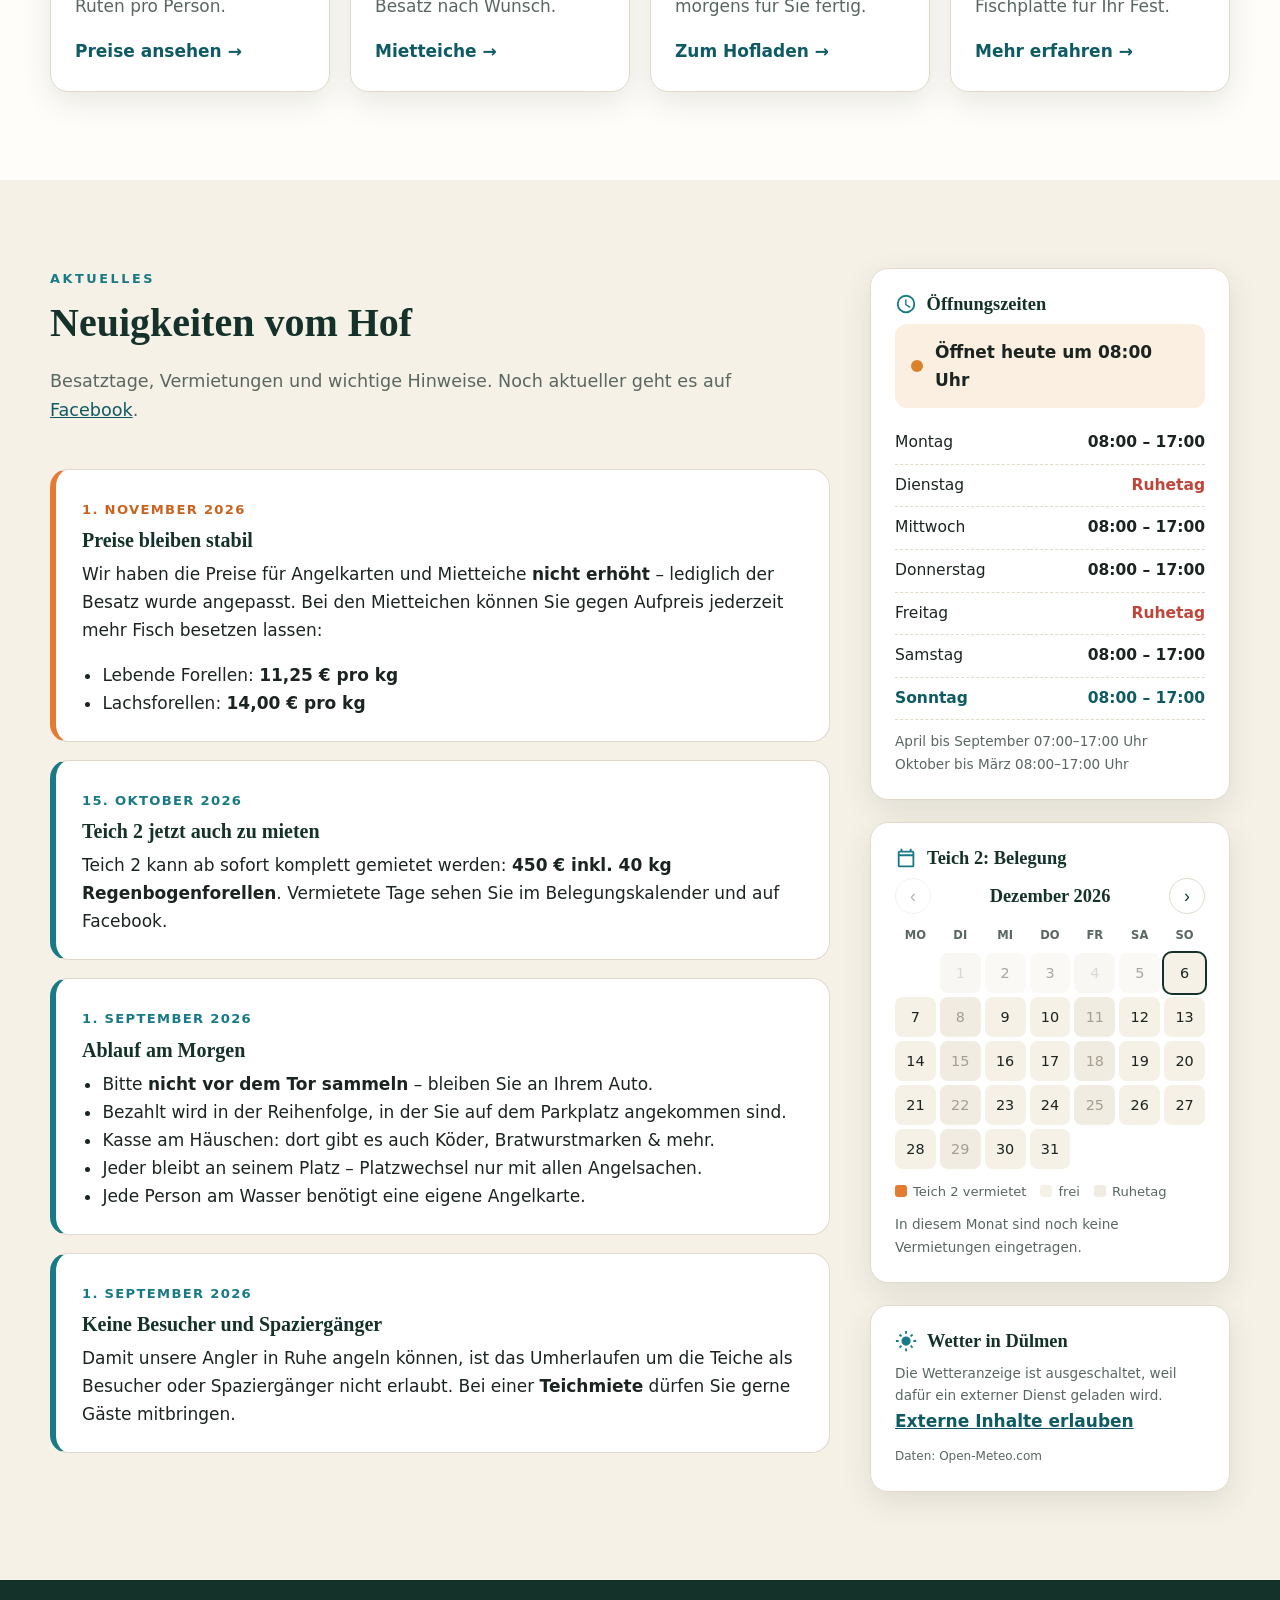
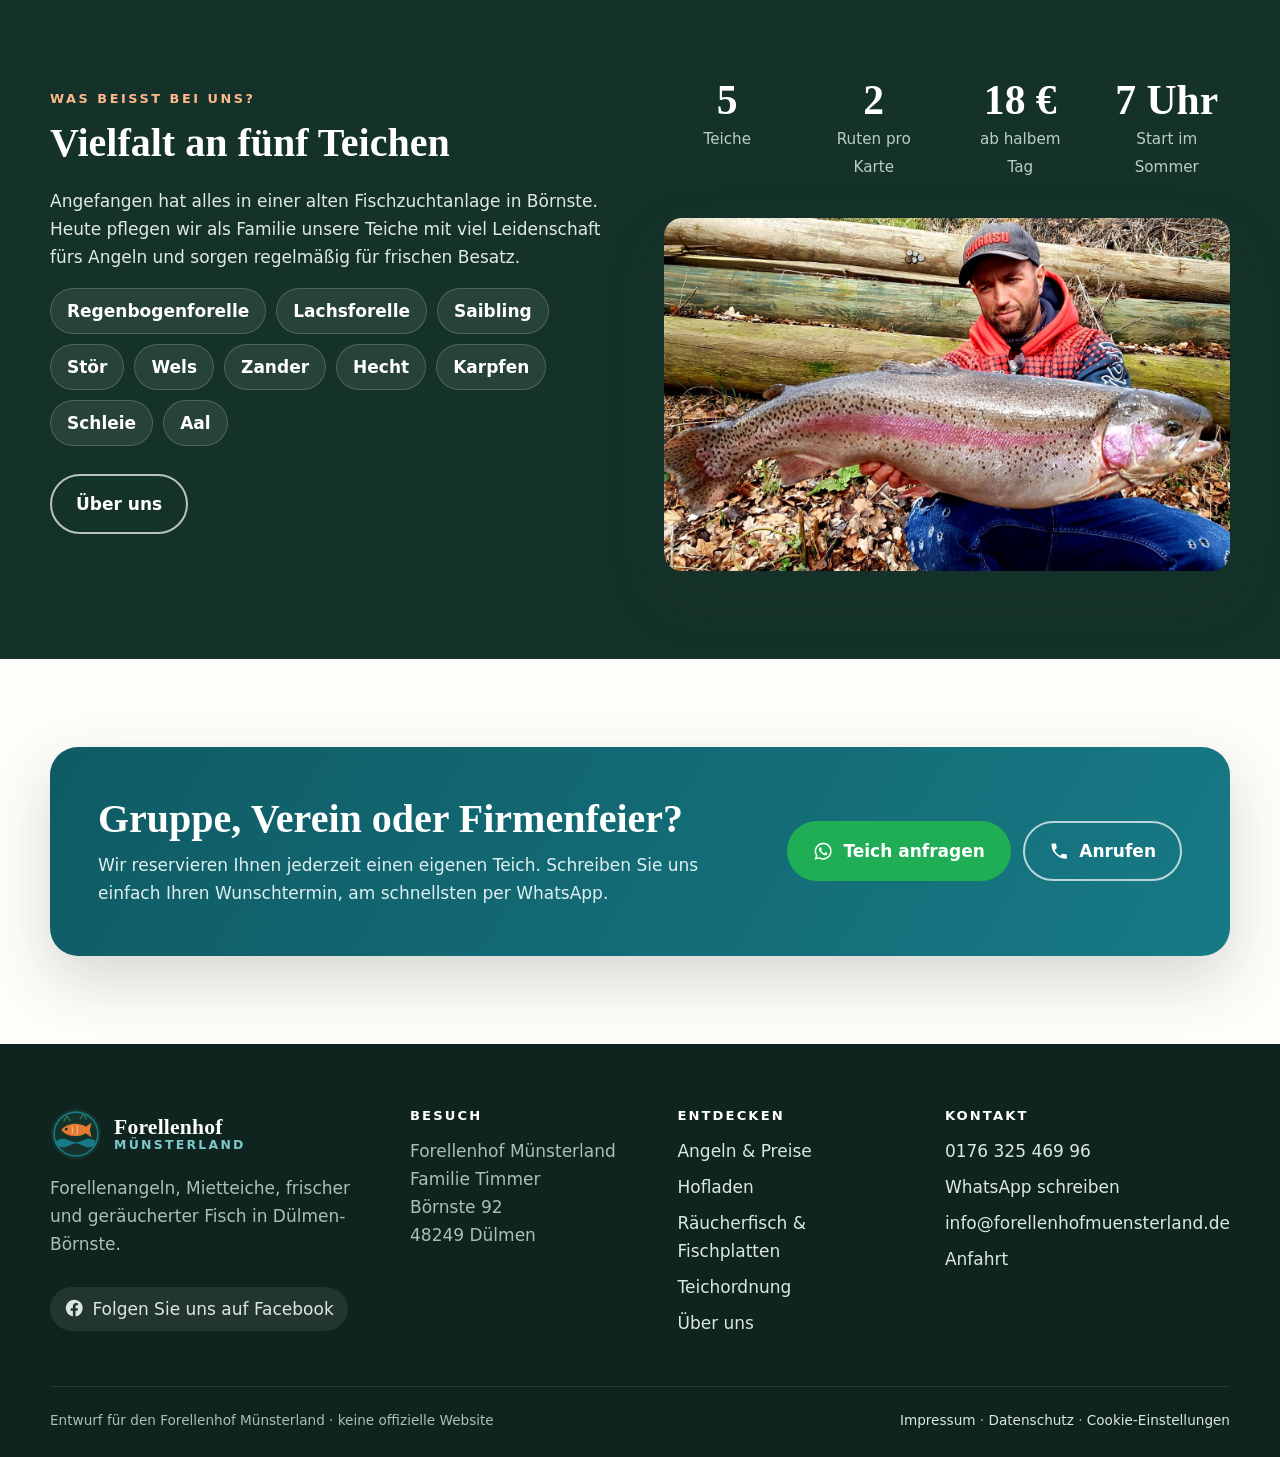
==== commit 8782b4da: "Rechtstexte auf Entwurf abstimmen - Datenschutz: Kontaktwege und Facebook-Link führen zum Forellenho" ====
--- a/forellenhof-website/index.html
+++ b/forellenhof-website/index.html
@@ -11,7 +11,7 @@
   <meta property="og:description" content="Forellen- und Lachsforellenteiche, Mietteiche und Räucherfisch in Dülmen-Börnste.">
   <meta name="theme-color" content="#15322a">
   <link rel="icon" href="assets/favicon.svg" type="image/svg+xml">
-  <link rel="stylesheet" href="assets/style.css?v=5">
+  <link rel="stylesheet" href="assets/style.css?v=9">
   <!-- Strukturierte Firmendaten (JSON-LD) erst nach Freigabe durch den Forellenhof wieder einfügen -->
 </head>
 <body>
@@ -199,7 +199,7 @@
       <li><a href="anfahrt.html">Anfahrt</a></li>
     </ul></div>
   </div>
-  <div class="footer-bottom"><span>© <span data-year>2026</span> Forellenhof Münsterland · Nur Barzahlung</span><span><a href="impressum.html">Impressum</a> · <a href="datenschutz.html">Datenschutz</a> · <button type="button" class="linkbtn" data-consent-open>Cookie-Einstellungen</button></span></div>
+  <div class="footer-bottom"><span>Entwurf für den Forellenhof Münsterland · keine offizielle Website</span><span><a href="impressum.html">Impressum</a> · <a href="datenschutz.html">Datenschutz</a> · <button type="button" class="linkbtn" data-consent-open>Cookie-Einstellungen</button></span></div>
 </div></footer>
 
 <nav class="actionbar" aria-label="Schnellkontakt">
@@ -208,8 +208,8 @@
   <a class="route" href="https://www.google.com/maps/dir/?api=1&amp;destination=B%C3%B6rnste+92%2C+48249+D%C3%BClmen" target="_blank" rel="noopener"><svg class="icon" aria-hidden="true"><use href="assets/icons.svg#route"/></svg>Route</a>
 </nav>
 
-<script src="assets/daten.js?v=5"></script>
-<script src="assets/main.js?v=5"></script>
+<script src="assets/daten.js?v=9"></script>
+<script src="assets/main.js?v=9"></script>
 <!-- FOOTER:END -->
 </body>
 </html>
--- a/forellenhof-website/assets/style.css
+++ b/forellenhof-website/assets/style.css
@@ -535,3 +535,21 @@
   background: linear-gradient(135deg, var(--teal), var(--forest)); color: #fff;
   font-family: var(--font-head); font-size: 2.2rem; border: 4px solid #fff; box-shadow: var(--shadow);
 }
+
+/* ---------- Räucherfisch-Karten mit Bild ---------- */
+.fish-card {
+  position: relative; overflow: hidden; min-height: 340px; padding: 0;
+  display: flex; flex-direction: column; justify-content: flex-end; text-align: left;
+  background-color: var(--forest); background-position: center; background-size: cover; background-repeat: no-repeat; border: 0;
+  transition: transform .2s ease, box-shadow .2s ease;
+}
+.fish-card::before {
+  content: ""; position: absolute; inset: 0;
+  background: linear-gradient(180deg, rgba(10, 20, 16, 0) 30%, rgba(10, 20, 16, .55) 62%, rgba(10, 20, 16, .88) 100%);
+}
+.fish-card:hover { transform: translateY(-4px); box-shadow: var(--shadow-lg); }
+.fish-card > * { position: relative; }
+.fish-card h3 { color: #fff; font-size: 1.6rem; margin: 0; padding: 0 24px 10px; text-shadow: 0 2px 12px rgba(0,0,0,.4); }
+.fish-card .price { margin: 0 16px 16px; background: rgba(255, 253, 249, .14); backdrop-filter: blur(6px); border: 1px solid rgba(255,255,255,.22); }
+.fish-card .price .label { color: #e6efe9; }
+.fish-card .price .amount { color: #fff; }
